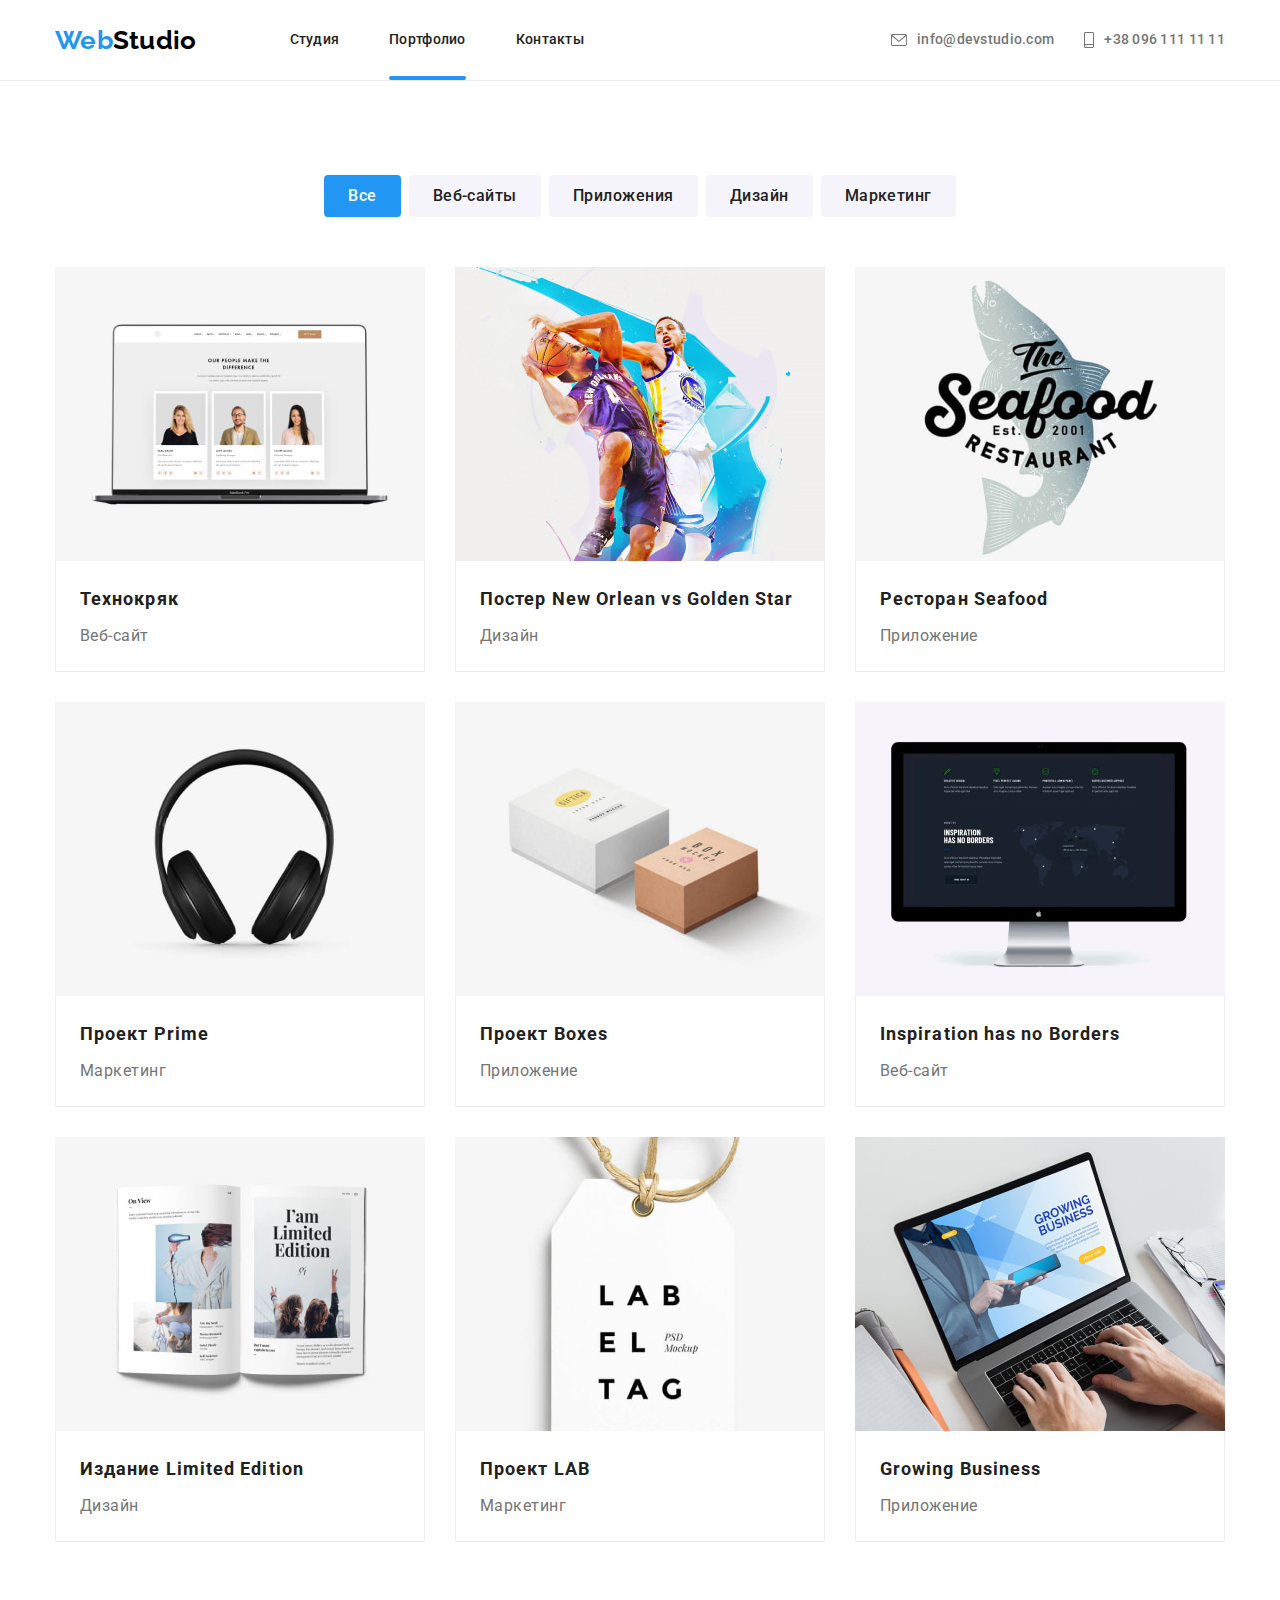
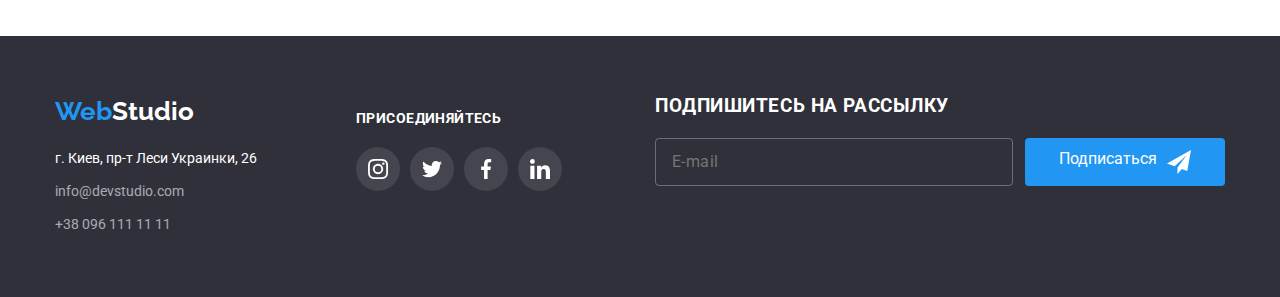
==== portfolio.html @ b5efb00e "add 07" ====
<!DOCTYPE html>
<html lang="ru">

<head>
    <meta charset="UTF-8">
    <meta http-equiv="X-UA-Compatible" content="IE=edge">
    <meta name="viewport" content="width=device-width, initial-scale=1.0">
    <title>Portfolio</title>

    <link rel="preconnect" href="https://fonts.googleapis.com">
    <link rel="preconnect" href="https://fonts.gstatic.com" crossorigin>
    <link
        href="https://fonts.googleapis.com/css2?family=Raleway:wght@700&family=Roboto:wght@400;500;700;900&display=swap"
        rel="stylesheet">
    <link rel="stylesheet" href="https://cdnjs.cloudflare.com/ajax/libs/modern-normalize/1.1.0/modern-normalize.css"
        integrity="sha512-Y0MM+V6ymRKN2zStTqzQ227DWhhp4Mzdo6gnlRnuaNCbc+YN/ZH0sBCLTM4M0oSy9c9VKiCvd4Jk44aCLrNS5Q=="
        crossorigin="anonymous" referrerpolicy="no-referrer" />
    <link rel="stylesheet" href="./css/styles.css">
</head>

<body>

    <header class="head-site">
        <div class="head-cont container">
            <!-- section navigate -->
            <nav class="navigation">
                <a href="./index.html" lang="en" class="logo head-logo"><span class="web-logo">Web</span>Studio</a>
                <ul class="nav-list">
                    <li class="item"><a href="./index.html" class="nav-link">Студия</a></li>
                    <li class="item"><a href="./portfolio.html" class="nav-link current">Портфолио</a></li>
                    <li class="item"><a href="#" class="nav-link">Контакты</a></li>
                </ul>
            </nav>
            <ul class="connect">
                <li class="item">
                    <a href="mailto:info@devstudio.com" class="conn-link">
                        <svg class="i-email" width="16" height="12">
                            <use href="./images/icon.svg#icon-envelope"></use>
                        </svg>

                        info@devstudio.com
                    </a>
                </li>
                <li class="item">
                    <a href="tel:+380961111111" class="conn-link">
                        <svg class="i-smart" width="10" height="16">
                            <use href="./images/icon.svg#icon-smartphone"></use>
                        </svg>

                        +38 096 111 11 11
                    </a>
                </li>
            </ul>
        </div>
    </header>
    <main>
        <h1 class="visually-hidden">Портфолио WebStudio</h1>
        <!-- section filter button -->
        <section class="portfolio section">
            <div class="container">
                <h2 class="visually-hidden">Список наших услуг</h2>
                <ul class="filter">
                    <li class="filter-item"><button type="button" class="filter-button button btn-current">Все</button>
                    </li>
                    <li class="filter-item"><button type="button" class="filter-button button">Веб-сайты</button></li>
                    <li class="filter-item"><button type="button" class="filter-button button">Приложения</button></li>
                    <li class="filter-item"><button type="button" class="filter-button button">Дизайн</button></li>
                    <li class="filter-item"><button type="button" class="filter-button button">Маркетинг</button></li>
                </ul>

                <!-- section Portfolio -->

                <h2 class="visually-hidden">Наши работы</h2>
                <ul class="port-list">
                    <li class="port-item">
                        <a href="#" class="port-link">
                            <div class="port-text-position">
                                <img src="./images/portfolio1.jpg" alt="Ноутбук с карточками" width="370">
                                <p class="port-text-item">Ресурс предлагает комплексные предложения с разным уровнем
                                    функционала и сервисов. Все это позволит посетителю получить
                                    исчерпывающие сведения о компании или частном лице.</p>
                            </div>

                            <div class="port-wraper">
                                <h3 class="port-title">Технокряк</h3>
                                <p class="port-text">Веб-сайт</p>
                            </div>
                        </a>
                    </li>
                    <li class="port-item">
                        <a href="#" class="port-link">
                            <div class="port-text-position">
                                <img src="./images/portfolio2.jpg" alt="Баскетболисты" width="370">
                                <p class="port-text-item">Lorem ipsum dolor sit amet consectetur, adipisicing elit.
                                    Numquam quod inventore placeat atque, beatae dolores error ab non unde impedit
                                    corrupti laborum quaerat nisi quidem sint! Asperiores.</p>
                            </div>

                            <div class="port-wraper">
                                <h3 class="port-title">Постер New Orlean vs Golden Star</h3>
                                <p class="port-text">Дизайн</p>
                            </div>
                        </a>
                    </li>
                    <li class="port-item">
                        <a href="#" class="port-link">
                            <div class="port-text-position">
                                <img src="./images/portfolio3.jpg" alt="Логотип Ресторан Seafood" width="370">
                                <p class="port-text-item">Lorem ipsum dolor sit amet consectetur adipisicing elit.
                                    Voluptatum neque iste, quam possimus tempore ipsum laborum nisi repellendus ea
                                    maiores laudantium?</p>
                            </div>

                            <div class="port-wraper">
                                <h3 class="port-title">Ресторан Seafood</h3>
                                <p class="port-text">Приложение</p>
                            </div>
                        </a>
                    </li>
                    <li class="port-item">
                        <a href="#" class="port-link">
                            <div class="port-text-position">
                                <img src="./images/portfolio4.jpg" alt="Наушники" width="370">
                                <p class="port-text-item">Lorem ipsum dolor sit amet consectetur adipisicing elit.
                                    Repellendus nobis quia culpa, vero fugit nam delectus quasi suscipit aspernatur quo,
                                    iure at? In?</p>
                            </div>

                            <div class="port-wraper">
                                <h3 class="port-title">Проект Prime</h3>
                                <p class="port-text">Маркетинг</p>
                            </div>
                        </a>
                    </li>
                    <li class="port-item">
                        <a href="#" class="port-link">
                            <div class="port-text-position">
                                <img src="./images/portfolio5.jpg" alt="Коробки" width="370">
                                <p class="port-text-item">Lorem ipsum dolor sit, amet consectetur adipisicing elit.
                                    Labore perspiciatis perferendis beatae quidem eveniet asperiores..</p>
                            </div>

                            <div class="port-wraper">
                                <h3 class="port-title">Проект Boxes</h3>
                                <p class="port-text">Приложение</p>
                            </div>
                        </a>
                    </li>
                    <li class="port-item">
                        <a href="#" class="port-link">
                            <div class="port-text-position">
                                <img src="./images/portfolio6.jpg" alt="Монитор" width="370">
                                <p class="port-text-item">Lorem ipsum dolor sit amet consectetur adipisicing elit.
                                    Inventore doloribus modi debitis repellat eum, facilis reprehenderit, cupiditate
                                    illo est culpa, voluptate similique!</p>
                            </div>

                            <div class="port-wraper">
                                <h3 class="port-title">Inspiration has no Borders</h3>
                                <p class="port-text">Веб-сайт</p>
                            </div>
                        </a>
                    </li>
                    <li class="port-item">
                        <a href="#" class="port-link">
                            <div class="port-text-position">
                                <img src="./images/portfolio7.jpg" alt="Разворот журнала" width="370">
                                <p class="port-text-item">Lorem ipsum dolor, sit amet consectetur adipisicing elit.
                                    Incidunt molestiae porro ut numquam ea! Qui aut nulla dolorum eligendi eum?.</p>
                            </div>

                            <div class="port-wraper">
                                <h3 class="port-title">Издание Limited Edition</h3>
                                <p class="port-text">Дизайн</p>
                            </div>
                        </a>
                    </li>
                    <li class="port-item">
                        <a href="#" class="port-link">
                            <div class="port-text-position">
                                <img src="./images/portfolio8.jpg" alt="Ярлык с надписью " width="370">
                                <p class="port-text-item">Lorem, ipsum dolor sit amet consectetur adipisicing elit.
                                    Dolorum impedit aliquid officiis numquam magnam facere maiores eaque. Modi eum
                                    laborum dolores nam itaque tempora aspernatur.</p>
                            </div>

                            <div class="port-wraper">
                                <h3 class="port-title">Проект LAB</h3>
                                <p class="port-text">Маркетинг</p>
                            </div>
                        </a>
                    </li>
                    <li class="port-item">
                        <a href="#" class="port-link">
                            <div class="port-text-position">
                                <img src="./images/portfolio9.jpg" alt="Руки человека на клавиатуре ноутбука"
                                    width="370">
                                <p class="port-text-item">Lorem ipsum dolor sit amet consectetur adipisicing elit.
                                    Obcaecati, a quas dicta repudiandae consequuntur expedita possimus ratione eaque
                                    placeat deserunt sit repellat id dolore unde, provident fugiat, iusto quisquam illo!
                                </p>
                            </div>


                            <div class="port-wraper">
                                <h3 class="port-title">Growing Business</h3>
                                <p class="port-text">Приложение</p>
                            </div>
                        </a>
                    </li>
                </ul>
            </div>
        </section>
    </main>
    <footer class="footer">
        <div class="container">
            <!-- section contacts -->
            <div class="primary-fsection">
                <a href="./index.html" lang="en" class="logo footer-logo"><span class="web-logo">Web</span>Studio</a>
                <address class="address">
                    <ul class="footer-list">
                        <li class="footer-item"><a href="https://goo.gl/maps/28opbv9EyFsikmQ97" target="_blank"
                                rel="noreferrer noopener" class="footer-contacts"><span class="address-color">г. Киев,
                                    пр-т Леси Украинки, 26</span></a></li>
                        <li class="footer-item"><a href="mailto:info@devstudio.com"
                                class="footer-contacts">info@devstudio.com</a></li>
                        <li class="footer-item"><a href="tel:+380961111111" class="footer-contacts">+38 096 111 11
                                11</a>
                        </li>
                    </ul>
                </address>
            </div>
            <div class="second-fsection">
                <h2 class="footer-title">присоединяйтесь</h2>
                <ul class="footer-social">
                    <li class="fsocial-list">
                        <a href="https://www.instagram.com" target="_blank" rel="noreferrer noopener"
                            class="fsocial-link">
                            <svg class="fsocial-icon" width="20" height="20">
                                <use href="./images/icon.svg#icon-instagram-2"></use>
                            </svg>
                        </a>
                    </li>
                    <li class="fsocial-list">
                        <a href="https://twitter.com" target="_blank" rel="noreferrer noopener" class="fsocial-link">
                            <svg class="fsocial-icon" width="20" height="20">
                                <use href="./images/icon.svg#icon-twitter-1"></use>
                            </svg>
                        </a>
                    </li>
                    <li class="fsocial-list">
                        <a href="https://www.facebook.com/" target="_blank" rel="noreferrer noopener"
                            class="fsocial-link">
                            <svg class="fsocial-icon" width="20" height="20">
                                <use href="./images/icon.svg#icon-facebook-1"></use>
                            </svg>
                        </a>
                    </li>
                    <li class="fsocial-list">
                        <a href="https://linkedin.com" target="_blank" rel="noreferrer noopener" class="fsocial-link">
                            <svg class="fsocial-icon" width="20" height="20">
                                <use href="./images/icon.svg#icon-linkedin-1"></use>
                            </svg>
                        </a>
                    </li>
                </ul>
            </div>
            <div class="container-subscription">
                <h3 class="form-title">Подпишитесь на рассылку</h3>
                <form class="footer-form">
                    <input type="email" name="email" autocomplete="on" placeholder="E-mail"
                        class="footer-email-input" />

                    <button type="submit" class="button footer-btn-subscrib">
                        Подписаться
                        <svg class="icon-subscribe" width="24" height="24">
                            <use href="./images/icon.svg#icon-subscribe"></use>
                        </svg>
                    </button>
                </form>
            </div>
        </div>
    </footer>
    <script src="./js/modal.js"></script>
</body>

</html>
---- css/styles.css ----
:root {
  --logo-text-font: 'Raleway', sans-serif;
  --primary-font: 'Roboto', sans-serif;

  --primary-letter-spacing: 0.03em;

  --portfolio-bgc-hover: rgba(33, 150, 243, 0.9);
  --nohover-navlink-color: #212121;
  --hover-cont-link: #2196f3;
  --primary-text-color: #757575;
  --communication-color: rgba(255, 255, 255, 0.6);
  --button-text-color: #ffffff;
  --title-text-color: #212121;
  --accent-bg-color: #ffffff;
  --hero-bg-color: #c4c4c4;

  --team-section-bgcolor: #f5f4fa;
  --team-social-link: #afb1b8;
  --team-social-link-hover: #ffffff;
  --team-soc-bg-hover: #2196f3;

  --customers-color: #afb1b8;
  --customers-hover-color: #2196f3;

  --footer-title: #ffffff;
  --fsocial-icon-color: #ffffff;
  --fsocial-link-hover: #2196f3;
  --text-color-white: #ffffff;
  --social-link-fill: #ffffff;

  --backdrop-bgc: rgba(0, 0, 0, 0.2);
  --white-bgc: #ffffff;
  --blue-bgc: #2196f3;

  --form-order-focus-fill: #2196f3;
  --border-form-color: #2196f3;

  --card-set-gap: 30px;

  --animation-transition: 250ms cubic-bezier(0.4, 0, 0.2, 1);
}
/* Глобальные стили */
h1,
h2,
h3,
h4,
h5,
h6,
p,
ul {
  margin: 0;
  padding: 0;
}
img {
  display: block;
  max-width: 100%;
}
body {
  background-color: var(--accent-bg-color);
  font-family: var(--primary-font);
  color: var(--primary-text-color);
}
a {
  text-decoration: none;
}
li {
  list-style: none;
}
input,
textarea {
  outline: none;
}
.title-section {
  font-weight: 700;
  font-size: 36px;
  line-height: 1.17;
  text-align: center;
  letter-spacing: var(--primary-letter-spacing);
}
.button {
  font-family: inherit;
  cursor: pointer;
  border-color: transparent;
  border-radius: 4px;
  color: var(--button-text-color);
  background-color: var(--blue-bgc);
}
.container {
  width: 1200px;
  margin: 0 auto;

  padding-left: 15px;
  padding-right: 15px;
}
.section {
  padding-top: 94px;
  padding-bottom: 94px;
}
/* :hover,
:focus {
  transition: var(--animation-transition);
} */

/* Скрытый заголовок h2 */
.visually-hidden {
  position: absolute;
  width: 1px;
  height: 1px;
  margin: -1px;
  border: 0;
  padding: 0;

  white-space: nowrap;
  clip-path: inset(100%);
  clip: rect(0 0 0 0);
  overflow: hidden;
}
/* Подсвечивание текущей страницы */
.current:visited {
  color: var(--hover-cont-link);
}

/* Стили шапки */
.head-site {
  font-weight: 500;
  font-size: 14px;
  line-height: 1.14;
  letter-spacing: 0.02em;
  border-bottom: 1px solid #ececec;
}
.head-cont {
  min-height: 80px;
  display: flex;
  justify-content: space-between;
  align-items: center;
}
/* Лого */
.logo {
  font-family: var(--logo-text-font);
  font-weight: 700;
  font-size: 26px;
  line-height: 1.19;
}
.web-logo {
  color: #2196f3;
}
.head-logo {
  color: #000000;
}
.footer-logo {
  color: #ffffff;
}
/* Секция навигации */
.navigation {
  display: flex;
  align-items: center;
}
.nav-list {
  display: flex;
  margin-left: 93px;
}
.nav-list .item + .item {
  margin-left: 50px;
}

.nav-link {
  display: block;
  padding-top: 32px;
  padding-bottom: 32px;
  font-weight: 500;
  font-size: 14px;
  line-height: 1.14;
  letter-spacing: 0.02em;
  color: var(--nohover-navlink-color);
  transition: color var(--animation-transition);
}

.nav-link:hover,
.nav-link:focus {
  color: var(--hover-cont-link);
}
.item {
  position: relative;
}
.nav-link.current::after {
  position: absolute;
  content: '';
  display: block;
  left: 0;
  bottom: 0;
  width: 100%;
  height: 4px;
  background-color: var(--hover-cont-link);
  border-radius: 2px;
}
/* Обратная связь с разработчиками */
.connect {
  display: flex;
}
.connect .item + .item {
  margin-left: 30px;
}
.conn-link {
  display: flex;
  align-items: center;
  padding-top: 32px;
  padding-bottom: 32px;
  color: var(--primary-text-color);
  transition: color var(--animation-transition);
}
.conn-link:hover,
.conn-link:focus {
  color: var(--hover-cont-link);
}
.i-email,
.i-smart {
  fill: currentColor;
  margin-right: 10px;
}
/* Секция подвал сайта */
.footer {
  background-color: #2f303a;
  padding-top: 60px;
  padding-bottom: 60px;
}
.footer .container {
  display: flex;
}
.address {
  font-style: normal;
  font-size: 14px;
  line-height: 1.71;
  color: #ffffff;
  margin-top: 20px;
}
.address-color {
  color: #ffffff;
  transition: color var(--animation-transition);
}
.footer-item + .footer-item {
  margin-top: 9px;
}
.footer-contacts {
  color: var(--communication-color);
  transition: color var(--animation-transition);
}
.footer-contacts:hover,
.footer-contacts:focus {
  color: var(--hover-cont-link);
}
.address-color:hover,
.address-color:focus {
  color: var(--hover-cont-link);
}
.primary-fsection {
  min-width: 231px;
}
.second-fsection {
  margin-left: 70px;
  padding-top: 15px;
}
.footer-title {
  font-family: var(--primary-font);
  font-weight: 700;
  font-size: 14px;
  line-height: 1.14;
  letter-spacing: var(--primary-letter-spacing);
  text-transform: uppercase;
  color: var(--footer-title);
  margin-bottom: 20px;
}

.footer-social {
  display: flex;
}
.fsocial-list:nth-child(n + 2) {
  margin-left: 10px;
}
.fsocial-link {
  display: flex;
  align-items: center;
  justify-content: center;
  width: 44px;
  height: 44px;
  border-radius: 50%;
  background: rgba(255, 255, 255, 0.1);
  transition: background var(--animation-transition);
}
.fsocial-icon {
  fill: var(--fsocial-icon-color);
}
.fsocial-link:hover,
.fsocial-link:focus {
  background: var(--fsocial-link-hover);
}

/* Footer Форма подписки */
/* Footer Форма подписки */
.container-subscription {
  margin-left: 93px;
}
.form-title {
  margin-bottom: 20px;

  text-transform: uppercase;
  letter-spacing: var(--primary-letter-spacing);
  color: var(--text-color-white);
}
.footer-form {
  display: flex;
}
.footer-email-input {
  font-weight: 400;
  font-size: 16px;
  line-height: 1.25;

  /* identical to box height, or 125% */
  display: flex;
  align-items: center;
  letter-spacing: 0.03em;

  color: rgba(255, 255, 255, 0.6);

  width: 358px;
  padding-left: 16px;

  background-color: rgba(0, 0, 0, 0);
  border: 1px solid rgba(255, 255, 255, 0.3);
  /* filter: drop-shadow(0px 4px 4px rgba(0, 0, 0, 0.15)); */
  border-radius: 4px;
}
.footer-btn-subscrib {
  display: flex;
  justify-content: center;

  padding-top: 10px;
  padding-bottom: 10px;
  margin-left: 12px;
  min-width: 200px;
}
.icon-subscribe {
  margin-left: 10px;
  fill: var(--social-link-fill);
}
.form-title {
  margin-bottom: 20px;

  text-transform: uppercase;
  letter-spacing: var(--primary-letter-spacing);
  color: var(--text-color-white);
}
.footer-form {
  display: flex;
}
.footer-email-input {
  font-weight: 400;
  font-size: 16px;
  line-height: 1.25;

  /* identical to box height, or 125% */
  display: flex;
  align-items: center;
  letter-spacing: 0.03em;

  color: rgba(255, 255, 255, 0.6);

  width: 358px;
  padding-left: 16px;

  background-color: rgba(0, 0, 0, 0);
  border: 1px solid rgba(255, 255, 255, 0.3);
  /* filter: drop-shadow(0px 4px 4px rgba(0, 0, 0, 0.15)); */
  border-radius: 4px;
}
.footer-btn-subscrib {
  display: flex;
  justify-content: center;

  padding-top: 10px;
  padding-bottom: 10px;
  margin-left: 12px;
  min-width: 200px;
}
.icon-subscribe {
  margin-left: 10px;
  fill: var(--fsocial-icon-color);
}
/* МОДАЛЬНОЕ ОКНО "Заказать услуги"*/
.backdrop {
  position: fixed;
  top: 0;
  left: 0;
  width: 100%;
  height: 100%;

  transition: opacity var(--animation-transition), visibility var(--animation-transition);

  background-color: var(--backdrop-bgc);
}
.backdrop.is-hidden {
  opacity: 0;
  pointer-events: none;
  visibility: hidden;
}
.modal-order {
  position: absolute;
  top: 50%;
  left: 50%;
  transform: translate(-50%, -50%);

  min-width: 528px;
  min-height: 581px;
  padding: 40px;

  background-color: var(--white-bgc);
  box-shadow: 0px 1px 3px rgba(0, 0, 0, 0.12), 0px 1px 1px rgba(0, 0, 0, 0.14),
    0px 2px 1px rgba(0, 0, 0, 0.2);
  border-radius: 4px;
}
.btn-close-modal {
  position: absolute;
  top: 8px;
  right: 8px;
  padding: 6px;
  min-width: 30px;

  cursor: pointer;
  border: 1px solid rgba(0, 0, 0, 0.1);
  border-radius: 50%;
  background-color: var(--white-bgc);
  fill: #000000;

  transition: fill var(--animation-transition);
}
.btn-close-modal:hover,
.btn-close-modal:focus {
  fill: var(--form-order-focus-fill);
}

/* Форма в модальном окне для Заказа услуг */
.form-modal-order {
  display: flex;
  flex-direction: column;
}
.title-form {
  margin-bottom: 12px;

  font-weight: bold;
  font-size: 20px;
  line-height: 1.15;
  text-align: center;
  letter-spacing: var(--primary-letter-spacing);
  color: var(--title-text-color);
}
/* Коробки input */
.comment-box {
  margin-bottom: 20px;
}

/* SVG иконки в форме */
.form-field {
  position: relative;
  margin-bottom: 10px;
}
.svg-form {
  position: absolute;
  top: 52%;
  left: 12px;
  transform: translateY(-50%);

  transition: fill var(--animation-transition);
}
/* Кастомизация input */
.input-form-order {
  padding-top: 11px;
  padding-right: 12px;
  padding-bottom: 11px;
  padding-left: 12px;

  width: 100%;
  border: 1px solid rgba(33, 33, 33, 0.2);
  border-radius: 4px;

  transition: border var(--animation-transition);
}
.input-form-order:not(:last-child) {
  padding-left: 42px;
}
/* Стилизация для lable */
.name-input-order {
  display: block;
  margin-bottom: 4px;
}

.input-form-order {
  display: block;
  padding-left: 42px;
  /* outline: none; */
}

.input-form-order:focus {
  border: 1px solid #2196f3;
}
.input-form-order:focus ~ .svg-form {
  fill: var(--form-order-focus-fill);
}

/* Checkbox с принятием рассылки и соглашения */
.text-checkbox-order {
  display: flex;
  justify-content: center;
  align-items: center;

  margin-bottom: 30px;
  font-weight: 400;
  line-height: 1.71;
  letter-spacing: var(--primary-letter-spacing);
}
.checkbox-policy {
  appearance: none;
  position: absolute;
}
.svg-checkbox {
  display: inline-block;
  width: 16px;
  height: 15px;

  border: 2px solid #212121;
  border-radius: 4px;
  margin-right: 7px;

  transition: border-color var(--animation-transition), background-color var(--animation-transition),
    background-image var(--animation-transition);
}
.checkbox-policy:checked + .svg-checkbox {
  border-color: transparent;
  background-color: var(--blue-bgc);
  background-image: url(../images/icon-check.svg);
  background-size: contain;
  background-origin: border-box;
}
.checkbox-policy:focus + .svg-checkbox {
  border-color: var(--blue-bgc);
}
.link-policy {
  text-decoration: underline;
  color: var(--hover-cont-link);
}

/* Кнопка заказа в модальном окне */
.btn-modal-form-order {
  width: 200px;
  padding-top: 10px;
  padding-right: 55px;
  padding-bottom: 10px;
  padding-left: 55px;
  margin-right: auto;
  margin-left: auto;

  transition: background-color var(--animation-transition);
}
.btn-modal-form-order:hover,
.btn-modal-form-order:focus {
  background-color: #188ce8;
}

/* Стили отдельных страниц */

/* Секция страницы WebStudio */
/* Секция hero с заказом услуг */
.hero {
  margin: 0 auto;
  max-height: 600px;
  max-width: 1600px;
  padding-top: 200px;
  padding-bottom: 200px;
}
.hero.overlay {
  background-position: center;
  background-size: cover;
  background-repeat: no-repeat;
  background-image: linear-gradient(to right, rgba(47, 48, 58, 0.4), rgba(47, 48, 58, 0.4)),
    url(../images/Hero.jpg);
  background-color: var(--hero-bg-color);
}
.hero .container {
  width: 696px;
  text-align: center;
}

.hero-title {
  text-transform: uppercase;
  font-weight: 900;
  font-size: 44px;
  line-height: 1.36;
  color: #ffffff;
  text-align: center;
}
.primary-button {
  padding: 10px 32px;
  margin-left: auto;
  margin-right: auto;
  margin-top: 30px;
  background: #2196f3;
  font-weight: 700;
  font-size: 16px;
  line-height: 1.9;
  color: var(--button-text-color);
  box-shadow: 0px 3px 1px rgba(0, 0, 0, 0.1), 0px 1px 2px rgba(0, 0, 0, 0.08),
    0px 2px 2px rgba(0, 0, 0, 0.12);
  transition: background var(--animation-transition);
}
.primary-button:hover,
.primary-button:focus {
  background: #188ce8;
  /* transition: background var(--animation-transition); */
}

/* Секция как мы работаем*/
.about.section {
  padding-bottom: 0px;
}
.about-list {
  display: flex;
}
.about-item {
  width: 270px;
}
.about-item + .about-item {
  margin-left: 30px;
}
.about-svg {
  display: flex;
  min-width: 270px;
  min-height: 120px;
  justify-content: center;
  align-items: center;
  background-color: #f5f4fa;
  margin-bottom: 30px;
}
.about-title {
  font-weight: 700;
  font-size: 14px;
  line-height: 1.14;
  letter-spacing: var(--primary-letter-spacing);
  text-transform: uppercase;
  color: var(--title-text-color);
  margin-bottom: 10px;
}
.about-text {
  font-size: 14px;
  line-height: 1.71;
}
/* Секция Чем Мы занимаемся */
/* .service .container {
  text-align: center;
} */
.service-title {
  color: var(--title-text-color);
  margin-bottom: 50px;
}
.service-list {
  display: flex;
  /* justify-content: space-evenly; */
}
.service-item + .service-item {
  margin-left: 30px;
}
.service-card {
  position: relative;
  /* z-index: -1; */
}
.position-servise-text {
  position: absolute;
  left: 0;
  bottom: 0;

  display: flex;
  width: 100%;
  padding-top: 27px;
  padding-bottom: 27px;
  justify-content: center;
  align-items: center;
  color: #ffffff;
  background-color: rgba(47, 48, 58, 0.8);
}
.servise-text {
  font-weight: 700;
  font-size: 14px;
  line-height: 1.14;
  text-align: center;
  letter-spacing: var(--primary-letter-spacing);
  text-transform: uppercase;
}
/* Секция Наша команда */
.team {
  text-align: center;
  background-color: var(--team-section-bgcolor);
}
.team-title {
  margin-bottom: 50px;
  color: var(--title-text-color);
}
.team-list {
  display: flex;
}
.team-item {
  background: #ffffff;
  box-shadow: 0px 1px 3px rgba(0, 0, 0, 0.12), 0px 1px 1px rgba(0, 0, 0, 0.14),
    0px 2px 1px rgba(0, 0, 0, 0.2);
  border-radius: 0px 0px 4px 4px;
}
.team-item + .team-item {
  margin-left: 30px;
}
.team-wraper {
  padding-top: 30px;
  padding-bottom: 30px;
}
.team-name {
  font-weight: 500;
  font-size: 16px;
  line-height: 1.19;
  letter-spacing: var(--primary-letter-spacing);
  color: var(--title-text-color);
}
.team-prof {
  font-size: 16px;
  line-height: 1.19;
  text-align: center;
  letter-spacing: var(--primary-letter-spacing);
  margin-top: 10px;
}
/* Team social link */
.team-icon {
  display: flex;
  justify-content: center;
  margin-top: 16px;
}

.icon-list:nth-child(n + 2) {
  margin-left: 10px;
}

.team-link {
  display: flex;
  align-items: center;
  justify-content: center;
  width: 44px;
  height: 44px;
  border-radius: 50%;
  color: var(--team-social-link);
  transition: color var(--animation-transition), background var(--animation-transition);
}

.team-link:hover,
.team-link:focus {
  background-color: var(--team-soc-bg-hover);
  color: var(--team-social-link-hover);
  /* transition: color var(--animation-transition), background var(--animation-transition); */
}
.team-social-icon {
  fill: currentColor;
}
/* секция Постоянные клиенты */
.customers-title {
  margin-bottom: 50px;
  color: var(--title-text-color);
}
.customers-list {
  display: flex;
}
/* .customers-item {

} */
.customers-item:nth-child(n + 2) {
  margin-left: var(--card-set-gap);
}
.customers-link {
  display: flex;
  align-items: center;
  justify-content: center;
  width: 170px;
  height: 92px;
  border: 1px solid var(--customers-color);
  border-radius: 4px;
  color: var(--customers-color);
  transition: color var(--animation-transition), border var(--animation-transition);
}

.customers-link:hover,
.customers-link:focus {
  border: 1px solid var(--customers-hover-color);
  color: var(--customers-hover-color);
  /* transition: color var(--animation-transition), border var(--animation-transition); */
}
.customers-svg {
  width: 106px;
  height: 60px;
  fill: currentColor;
}

/* Секция страницы Portfolio */
/* Основной контент страницы */
/* Навигация по проектам */

.filter {
  display: flex;
  align-items: center;
  justify-content: center;
  margin-bottom: 50px;
}
.filter-item + .filter-item {
  margin-left: 8px;
}

.filter-button {
  font-weight: 500;
  font-size: 16px;
  line-height: 1.63;
  text-align: center;
  letter-spacing: var(--primary-letter-spacing);
  color: var(--title-text-color);
  background-color: #f5f4fa;
  padding: 6px 22px;
  transition: box-shadow var(--animation-transition), background-color var(--animation-transition),
    color var(--animation-transition);
}
.btn-current {
  color: var(--button-text-color);
  background-color: #2196f3;
}
.filter-button:hover,
.filter-button:focus {
  color: var(--button-text-color);
  background-color: #2196f3;
  box-shadow: 0px 3px 1px rgba(0, 0, 0, 0.1), 0px 1px 2px rgba(0, 0, 0, 0.08),
    0px 2px 2px rgba(0, 0, 0, 0.12);
  /* transition: box-shadow var(--animation-transition), background-color var(--animation-transition),
    color var(--animation-transition); */
}
/* Секция Наши проекты */
.port-list {
  display: flex;
  flex-wrap: wrap;
  margin-left: calc(-1 * var(--card-set-gap));
  margin-bottom: calc(-1 * var(--card-set-gap));
}
.port-link {
  margin-left: var(--card-set-gap);
  margin-bottom: var(--card-set-gap);
  flex-basis: calc(100% / 3 - var(--card-set-gap));
  cursor: pointer;

  display: block;
  transition: box-shadow var(--animation-transition);
}
.port-link:hover,
.port-link:focus {
  box-shadow: 0px 1px 1px rgba(0, 0, 0, 0.12), 0px 4px 4px rgba(0, 0, 0, 0.06),
    1px 4px 6px rgba(0, 0, 0, 0.16);
  /* transition: box-shadow var(--animation-transition); */
}

.port-title {
  font-weight: 700;
  font-size: 18px;
  line-height: 2;
  letter-spacing: 0.06em;
  color: var(--title-text-color);
}
.port-text {
  margin-top: 4px;
  font-size: 16px;
  line-height: 1.88;
  letter-spacing: var(--primary-letter-spacing);
  color: var(--primary-text-color);
}
.port-wraper {
  border-right: 1px solid #eeeeee;
  border-bottom: 1px solid #eeeeee;
  border-left: 1px solid #eeeeee;
  padding: 20px 24px;
}
.port-link:hover .port-text-item,
.port-link:focus .port-text-item {
  opacity: 1;
  transform: translateY(0);
}
.port-text-position {
  position: relative;
  overflow: hidden;
}
.port-text-item {
  display: block;
  width: 100%;
  height: 100%;
  overflow: auto;
  padding-top: 63px;
  padding-right: 24px;
  padding-bottom: 63px;
  padding-left: 24px;

  position: absolute;
  top: 0;
  left: 0;
  transform: translateY(100%);
  transition: transform var(--animation-transition), opacity var(--animation-transition);

  background-color: var(--portfolio-bgc-hover);
  font-size: 18px;
  line-height: 1.56;
  letter-spacing: var(--primary-letter-spacing);
  color: var(--text-color-white);
  opacity: 0;
}
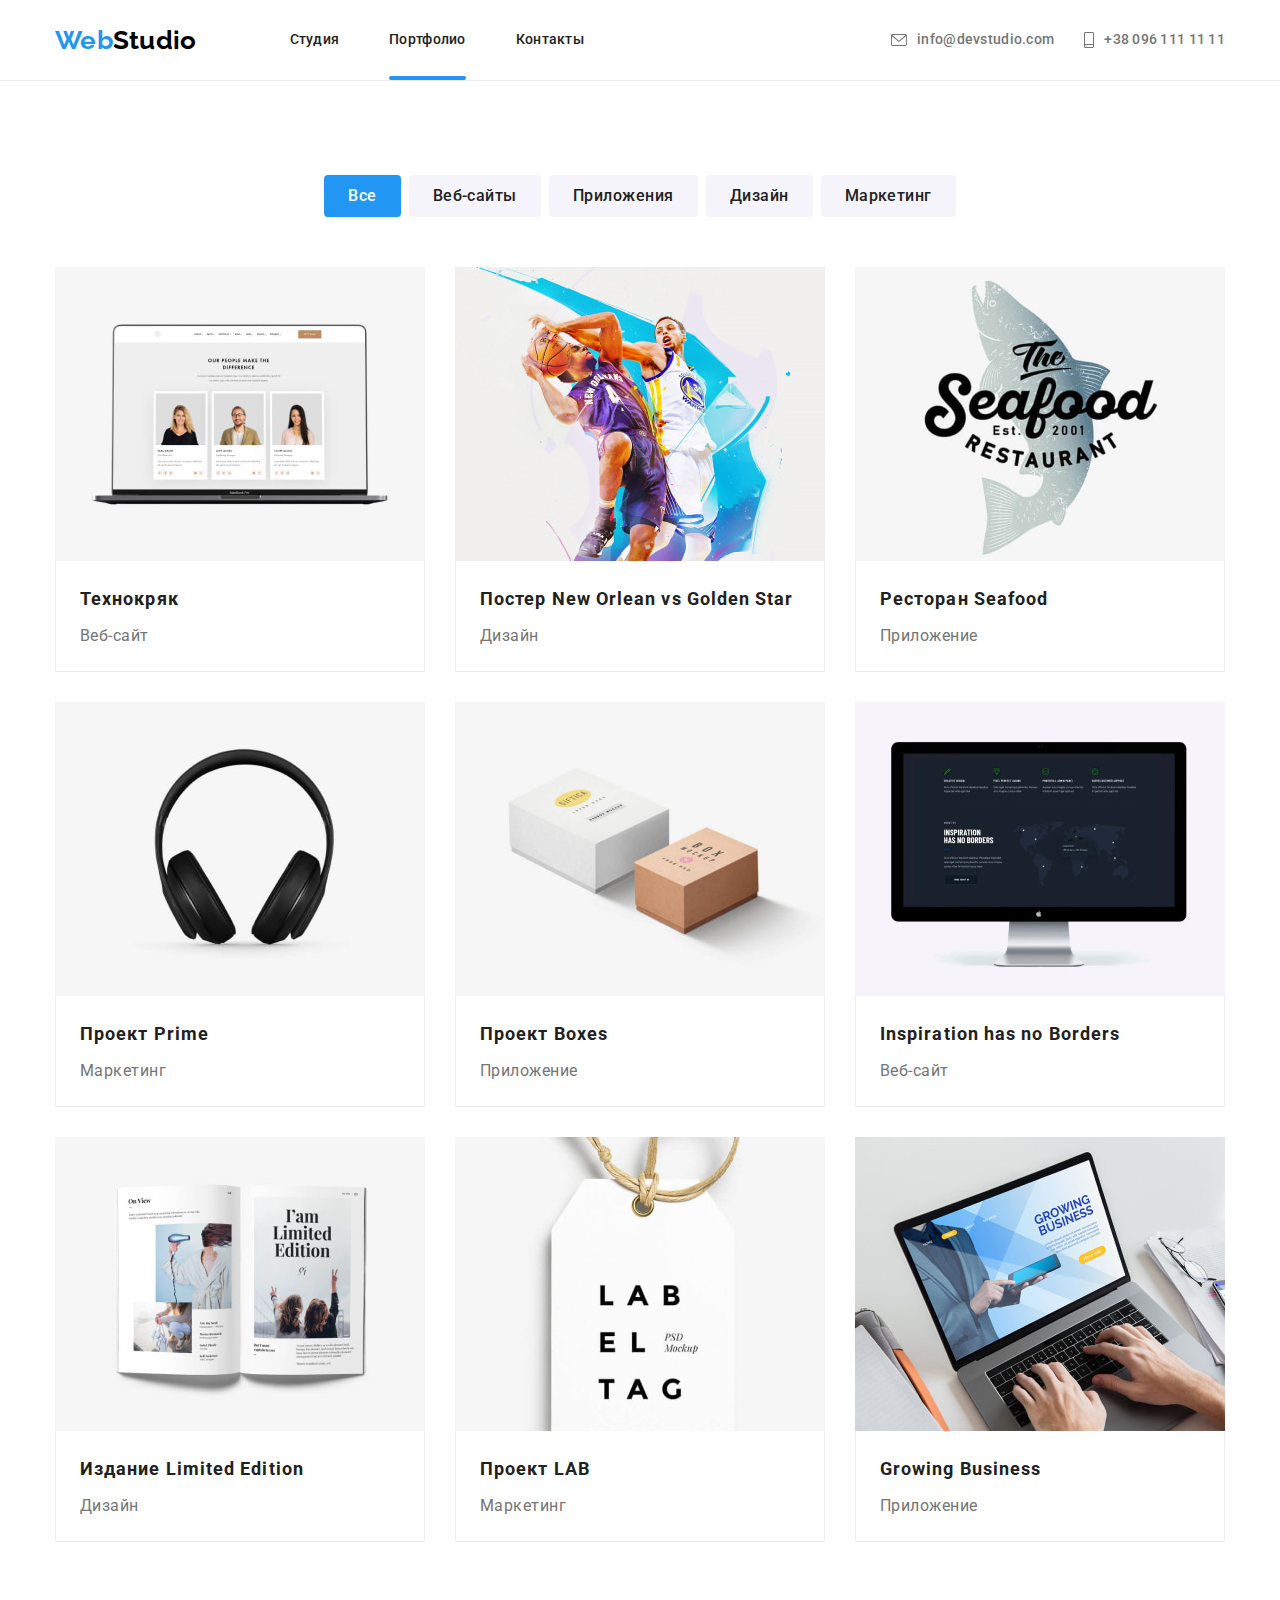
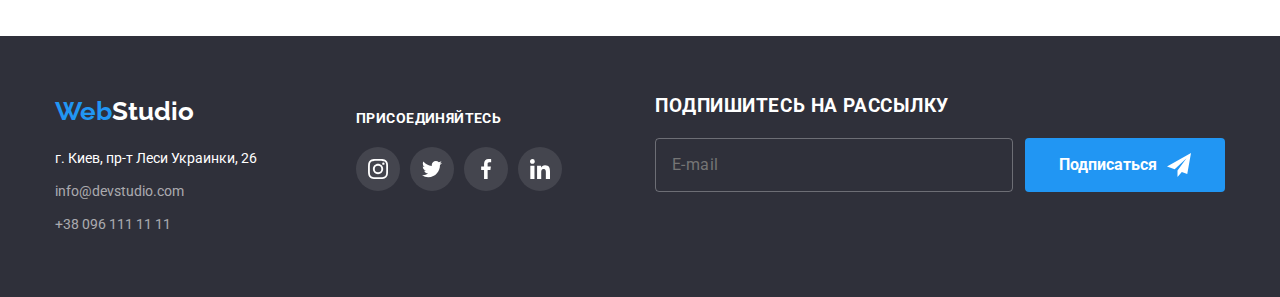
==== commit 6104afcd: "sass" ====
--- a/portfolio.html
+++ b/portfolio.html
@@ -16,6 +16,7 @@
         integrity="sha512-Y0MM+V6ymRKN2zStTqzQ227DWhhp4Mzdo6gnlRnuaNCbc+YN/ZH0sBCLTM4M0oSy9c9VKiCvd4Jk44aCLrNS5Q=="
         crossorigin="anonymous" referrerpolicy="no-referrer" />
     <link rel="stylesheet" href="./css/styles.css">
+    <link rel="stylesheet" href="./css/main.min.css">
 </head>
 
 <body>
--- a/css/styles.css
+++ b/css/styles.css
@@ -1,4 +1,4 @@
-:root {
+/* :root {
   --logo-text-font: 'Raleway', sans-serif;
   --primary-font: 'Roboto', sans-serif;
 
@@ -38,8 +38,8 @@
   --card-set-gap: 30px;
 
   --animation-transition: 250ms cubic-bezier(0.4, 0, 0.2, 1);
-}
-/* Глобальные стили */
+} */
+/* Глобальные стили
 h1,
 h2,
 h3,
@@ -96,13 +96,9 @@
   padding-top: 94px;
   padding-bottom: 94px;
 }
-/* :hover,
-:focus {
-  transition: var(--animation-transition);
-} */
 
 /* Скрытый заголовок h2 */
-.visually-hidden {
+/* .visually-hidden {
   position: absolute;
   width: 1px;
   height: 1px;
@@ -114,14 +110,17 @@
   clip-path: inset(100%);
   clip: rect(0 0 0 0);
   overflow: hidden;
-}
+} */
+*/
+
+
 /* Подсвечивание текущей страницы */
-.current:visited {
+/* .current:visited {
   color: var(--hover-cont-link);
-}
+} */
 
 /* Стили шапки */
-.head-site {
+/* .head-site {
   font-weight: 500;
   font-size: 14px;
   line-height: 1.14;
@@ -133,9 +132,9 @@
   display: flex;
   justify-content: space-between;
   align-items: center;
-}
+} */
 /* Лого */
-.logo {
+/* .logo {
   font-family: var(--logo-text-font);
   font-weight: 700;
   font-size: 26px;
@@ -149,9 +148,9 @@
 }
 .footer-logo {
   color: #ffffff;
-}
+} */
 /* Секция навигации */
-.navigation {
+/* .navigation {
   display: flex;
   align-items: center;
 }
@@ -192,9 +191,9 @@
   height: 4px;
   background-color: var(--hover-cont-link);
   border-radius: 2px;
-}
+} */
 /* Обратная связь с разработчиками */
-.connect {
+/* .connect {
   display: flex;
 }
 .connect .item + .item {
@@ -216,9 +215,9 @@
 .i-smart {
   fill: currentColor;
   margin-right: 10px;
-}
+} */
 /* Секция подвал сайта */
-.footer {
+/* .footer {
   background-color: #2f303a;
   padding-top: 60px;
   padding-bottom: 60px;
@@ -292,11 +291,11 @@
 .fsocial-link:hover,
 .fsocial-link:focus {
   background: var(--fsocial-link-hover);
-}
+} */
 
 /* Footer Форма подписки */
-/* Footer Форма подписки */
-.container-subscription {
+
+/* .container-subscription {
   margin-left: 93px;
 }
 .form-title {
@@ -314,7 +313,6 @@
   font-size: 16px;
   line-height: 1.25;
 
-  /* identical to box height, or 125% */
   display: flex;
   align-items: center;
   letter-spacing: 0.03em;
@@ -326,17 +324,22 @@
 
   background-color: rgba(0, 0, 0, 0);
   border: 1px solid rgba(255, 255, 255, 0.3);
-  /* filter: drop-shadow(0px 4px 4px rgba(0, 0, 0, 0.15)); */
+
   border-radius: 4px;
 }
 .footer-btn-subscrib {
   display: flex;
   justify-content: center;
+  align-items: center;
 
   padding-top: 10px;
   padding-bottom: 10px;
   margin-left: 12px;
   min-width: 200px;
+
+  font-weight: 700;
+  font-size: 16px;
+  line-height: 1.88;
 }
 .icon-subscribe {
   margin-left: 10px;
@@ -357,7 +360,6 @@
   font-size: 16px;
   line-height: 1.25;
 
-  /* identical to box height, or 125% */
   display: flex;
   align-items: center;
   letter-spacing: 0.03em;
@@ -369,7 +371,7 @@
 
   background-color: rgba(0, 0, 0, 0);
   border: 1px solid rgba(255, 255, 255, 0.3);
-  /* filter: drop-shadow(0px 4px 4px rgba(0, 0, 0, 0.15)); */
+
   border-radius: 4px;
 }
 .footer-btn-subscrib {
@@ -384,7 +386,7 @@
 .icon-subscribe {
   margin-left: 10px;
   fill: var(--fsocial-icon-color);
-}
+} */
 /* МОДАЛЬНОЕ ОКНО "Заказать услуги"*/
 .backdrop {
   position: fixed;
@@ -392,6 +394,7 @@
   left: 0;
   width: 100%;
   height: 100%;
+  z-index: 5;
 
   transition: opacity var(--animation-transition), visibility var(--animation-transition);
 
@@ -421,13 +424,15 @@
   position: absolute;
   top: 8px;
   right: 8px;
-  padding: 6px;
-  min-width: 30px;
-
-  cursor: pointer;
+  display: flex;
+  align-items: center;
+  justify-content: center;
+  width: 30px;
+  height: 30px;
   border: 1px solid rgba(0, 0, 0, 0.1);
   border-radius: 50%;
-  background-color: var(--white-bgc);
+  background: transparent;
+  cursor: pointer;
   fill: #000000;
 
   transition: fill var(--animation-transition);
@@ -489,7 +494,13 @@
 /* Стилизация для lable */
 .name-input-order {
   display: block;
+  text-align: start;
   margin-bottom: 4px;
+
+  font-weight: 400;
+  font-size: 12px;
+  line-height: 1.17;
+  letter-spacing: 0.01em;
 }
 
 .input-form-order {
@@ -510,9 +521,11 @@
   display: flex;
   justify-content: center;
   align-items: center;
-
+  margin-left: 12px;
+  margin-right: 12px;
   margin-bottom: 30px;
   font-weight: 400;
+  font-size: 14px;
   line-height: 1.71;
   letter-spacing: var(--primary-letter-spacing);
 }
@@ -556,6 +569,11 @@
   padding-left: 55px;
   margin-right: auto;
   margin-left: auto;
+  font-weight: 700;
+  font-size: 16px;
+  line-height: 1.89;
+  color: var(--button-text-color);
+  background-color: var(--blue-bgc);
 
   transition: background-color var(--animation-transition);
 }
@@ -594,7 +612,6 @@
   font-size: 44px;
   line-height: 1.36;
   color: #ffffff;
-  text-align: center;
 }
 .primary-button {
   padding: 10px 32px;
--- a/css/main.min.css
+++ b/css/main.min.css
@@ -0,0 +1 @@
+:root{--logo-text-font: "Raleway", sans-serif;--primary-font: "Roboto", sans-serif;--primary-letter-spacing: 0.03em;--portfolio-bgc-hover: rgba(33, 150, 243, 0.9);--nohover-navlink-color: #212121;--hover-cont-link: #2196f3;--primary-text-color: #757575;--communication-color: rgba(255, 255, 255, 0.6);--button-text-color: #ffffff;--title-text-color: #212121;--accent-bg-color: #ffffff;--hero-bg-color: #c4c4c4;--team-section-bgcolor: #f5f4fa;--team-social-link: #afb1b8;--team-social-link-hover: #ffffff;--team-soc-bg-hover: #2196f3;--customers-color: #afb1b8;--customers-hover-color: #2196f3;--footer-title: #ffffff;--fsocial-icon-color: #ffffff;--fsocial-link-hover: #2196f3;--text-color-white: #ffffff;--social-link-fill: #ffffff;--backdrop-bgc: rgba(0, 0, 0, 0.2);--white-bgc: #ffffff;--blue-bgc: #2196f3;--form-order-focus-fill: #2196f3;--border-form-color: #2196f3;--card-set-gap: 30px;--animation-transition: 250ms cubic-bezier(0.4, 0, 0.2, 1)}h1,h2,h3,h4,h5,h6,p,ul{margin:0;padding:0}img{display:block;max-width:100%}body{background-color:var(--accent-bg-color);font-family:var(--primary-font);color:var(--primary-text-color)}a{text-decoration:none}ul,li{list-style:none}input,textarea{outline:none}.title-section{font-weight:700;font-size:36px;line-height:1.17;text-align:center;letter-spacing:var(--primary-letter-spacing)}.button{font-family:inherit;cursor:pointer;border-color:rgba(0,0,0,0);border-radius:4px}.container{width:1200px;margin:0 auto;padding-left:15px;padding-right:15px}.section{padding-top:94px;padding-bottom:94px}.visually-hidden{position:absolute;width:1px;height:1px;margin:-1px;border:0;padding:0;white-space:nowrap;-webkit-clip-path:inset(100%);clip-path:inset(100%);clip:rect(0 0 0 0);overflow:hidden}.current:visited{color:var(--hover-cont-link)}.head-site{font-weight:500;font-size:14px;line-height:1.14;letter-spacing:.02em;border-bottom:1px solid #ececec}.head-cont{min-height:80px;display:-webkit-box;display:-ms-flexbox;display:flex;-webkit-box-pack:justify;-ms-flex-pack:justify;justify-content:space-between;-webkit-box-align:center;-ms-flex-align:center;align-items:center}.logo{font-family:var(--logo-text-font);font-weight:700;font-size:26px;line-height:1.19}.web-logo{color:#2196f3}.head-logo{color:#000}.footer-logo{color:#fff}.navigation{display:-webkit-box;display:-ms-flexbox;display:flex;-webkit-box-align:center;-ms-flex-align:center;align-items:center}.nav-list{display:-webkit-box;display:-ms-flexbox;display:flex;margin-left:93px}.nav-list .item+.item{margin-left:50px}.nav-link{display:block;padding-top:32px;padding-bottom:32px;font-weight:500;font-size:14px;line-height:1.14;letter-spacing:.02em;color:var(--nohover-navlink-color);-webkit-transition:color var(--animation-transition);transition:color var(--animation-transition)}.nav-link:hover,.nav-link:focus{color:var(--hover-cont-link)}.nav-link.current::after{position:absolute;content:"";display:block;left:0;bottom:0;width:100%;height:4px;background-color:var(--hover-cont-link);border-radius:2px}.item{position:relative}.connect{display:-webkit-box;display:-ms-flexbox;display:flex}.connect .item+.item{margin-left:30px}.conn-link{display:-webkit-box;display:-ms-flexbox;display:flex;-webkit-box-align:center;-ms-flex-align:center;align-items:center;padding-top:32px;padding-bottom:32px;color:var(--primary-text-color);-webkit-transition:color var(--animation-transition);transition:color var(--animation-transition)}.conn-link:hover,.conn-link:focus{color:var(--hover-cont-link)}.i-email,.i-smart{fill:currentColor;margin-right:10px}.footer{background-color:#2f303a;padding-top:60px;padding-bottom:60px}.footer .container{display:-webkit-box;display:-ms-flexbox;display:flex}.address{font-style:normal;font-size:14px;line-height:1.71;color:#fff;margin-top:20px}.address-color{color:#fff;-webkit-transition:color var(--animation-transition);transition:color var(--animation-transition)}.address-color:hover,.address-color:focus{color:var(--hover-cont-link)}.footer-item+.footer-item{margin-top:9px}.footer-contacts{color:var(--communication-color);-webkit-transition:color var(--animation-transition);transition:color var(--animation-transition)}.footer-contacts:hover,.footer-contacts:focus{color:var(--hover-cont-link)}.primary-fsection{min-width:231px}.second-fsection{margin-left:70px;padding-top:15px}.footer-title{font-family:var(--primary-font);font-weight:700;font-size:14px;line-height:1.14;letter-spacing:var(--primary-letter-spacing);text-transform:uppercase;color:var(--footer-title);margin-bottom:20px}.footer-social{display:-webkit-box;display:-ms-flexbox;display:flex}.fsocial-list:nth-child(n+2){margin-left:10px}.fsocial-link{display:-webkit-box;display:-ms-flexbox;display:flex;-webkit-box-align:center;-ms-flex-align:center;align-items:center;-webkit-box-pack:center;-ms-flex-pack:center;justify-content:center;width:44px;height:44px;border-radius:50%;background:rgba(255,255,255,.1);-webkit-transition:background var(--animation-transition);transition:background var(--animation-transition)}.fsocial-link:hover,.fsocial-link:focus{background:var(--fsocial-link-hover)}.fsocial-icon{fill:var(--fsocial-icon-color)}.container-subscription{margin-left:93px}.form-title{margin-bottom:20px;text-transform:uppercase;letter-spacing:var(--primary-letter-spacing);color:var(--text-color-white)}.footer-form{display:-webkit-box;display:-ms-flexbox;display:flex}.footer-email-input{font-weight:400;font-size:16px;line-height:1.25;display:-webkit-box;display:-ms-flexbox;display:flex;-webkit-box-align:center;-ms-flex-align:center;align-items:center;letter-spacing:.03em;color:rgba(255,255,255,.6);width:358px;padding-left:16px;background-color:rgba(0,0,0,0);border:1px solid rgba(255,255,255,.3);border-radius:4px}.footer-btn-subscrib{display:-webkit-box;display:-ms-flexbox;display:flex;-webkit-box-pack:center;-ms-flex-pack:center;justify-content:center;-webkit-box-align:center;-ms-flex-align:center;align-items:center;padding-top:10px;padding-bottom:10px;margin-left:12px;min-width:200px;font-weight:700;font-size:16px;line-height:1.88;color:var(--button-text-color);background-color:var(--blue-bgc)}.icon-subscribe{margin-left:10px;fill:var(--social-link-fill)}.form-title{margin-bottom:20px;text-transform:uppercase;letter-spacing:var(--primary-letter-spacing);color:var(--text-color-white)}.footer-form{display:-webkit-box;display:-ms-flexbox;display:flex}.footer-email-input{font-weight:400;font-size:16px;line-height:1.25;display:-webkit-box;display:-ms-flexbox;display:flex;-webkit-box-align:center;-ms-flex-align:center;align-items:center;letter-spacing:.03em;color:rgba(255,255,255,.6);width:358px;padding-left:16px;background-color:rgba(0,0,0,0);border:1px solid rgba(255,255,255,.3);border-radius:4px}.icon-subscribe{margin-left:10px;fill:var(--fsocial-icon-color)}/*# sourceMappingURL=main.min.css.map */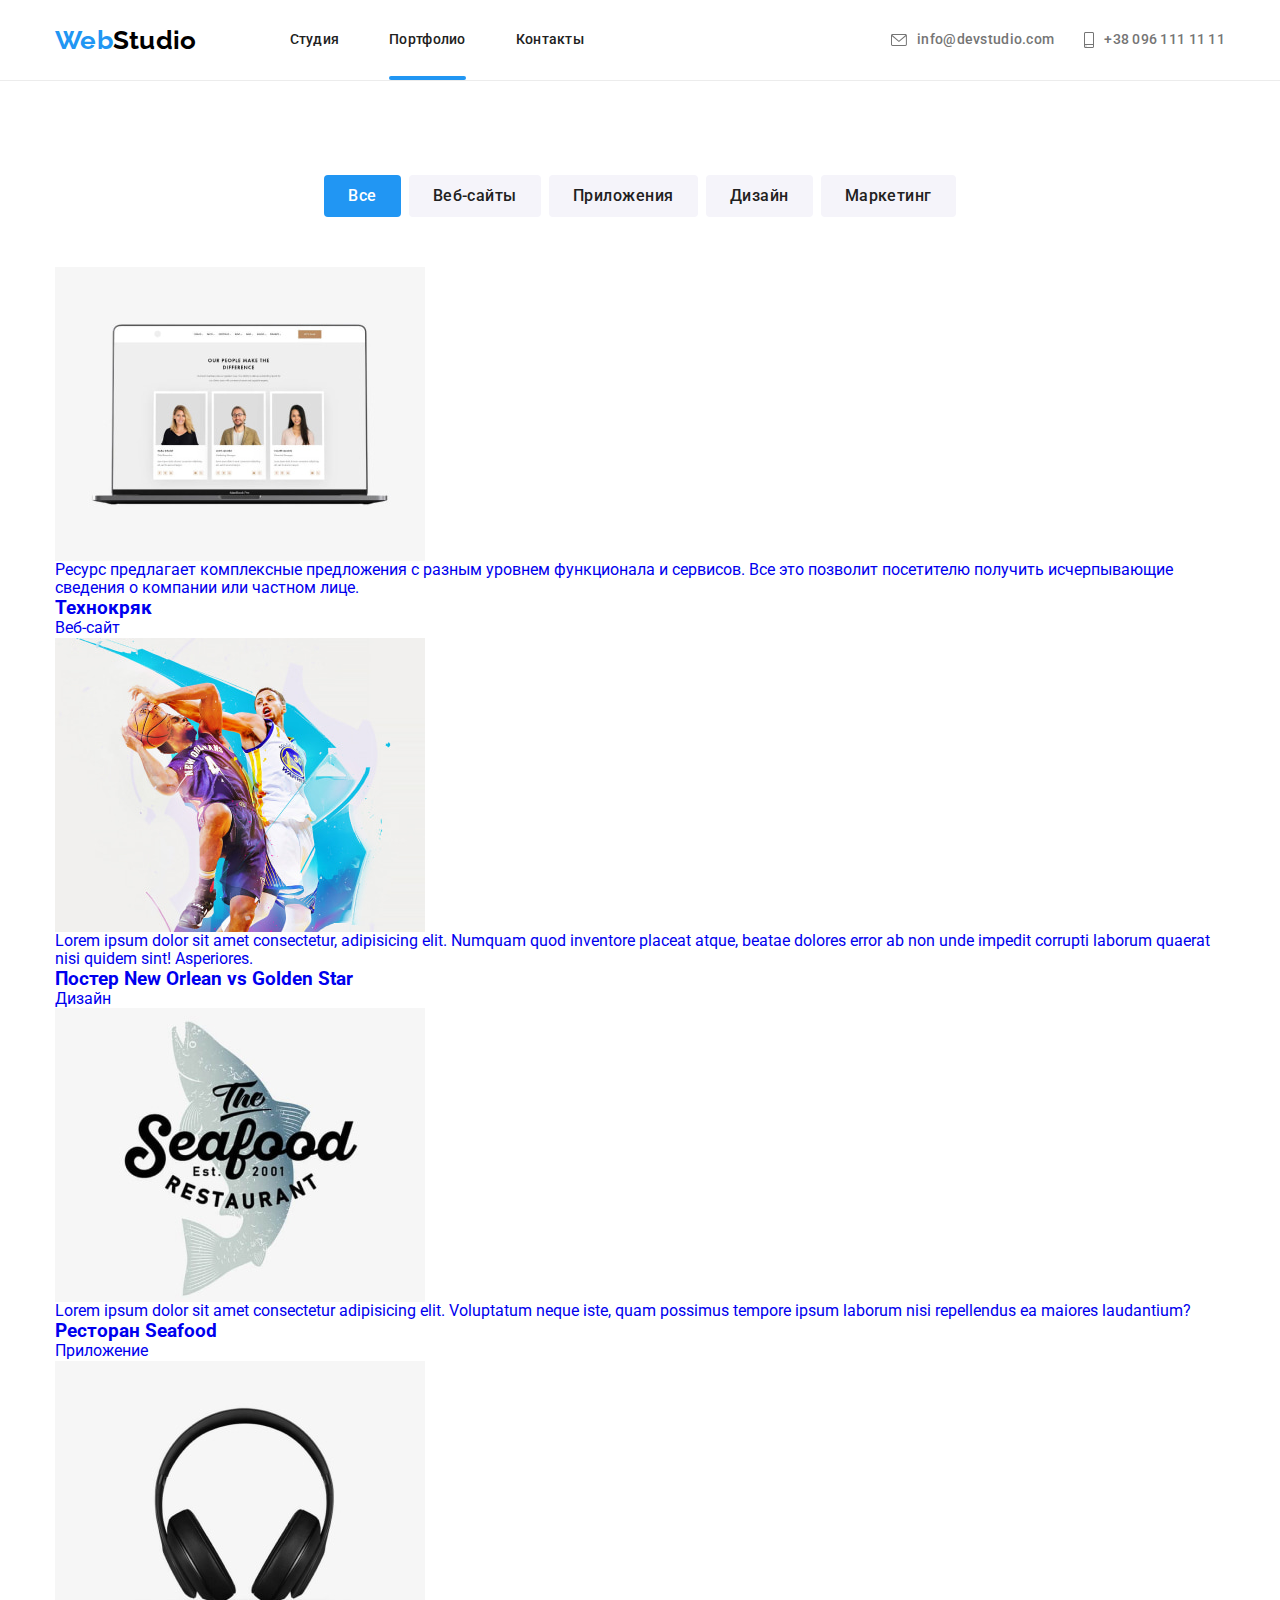
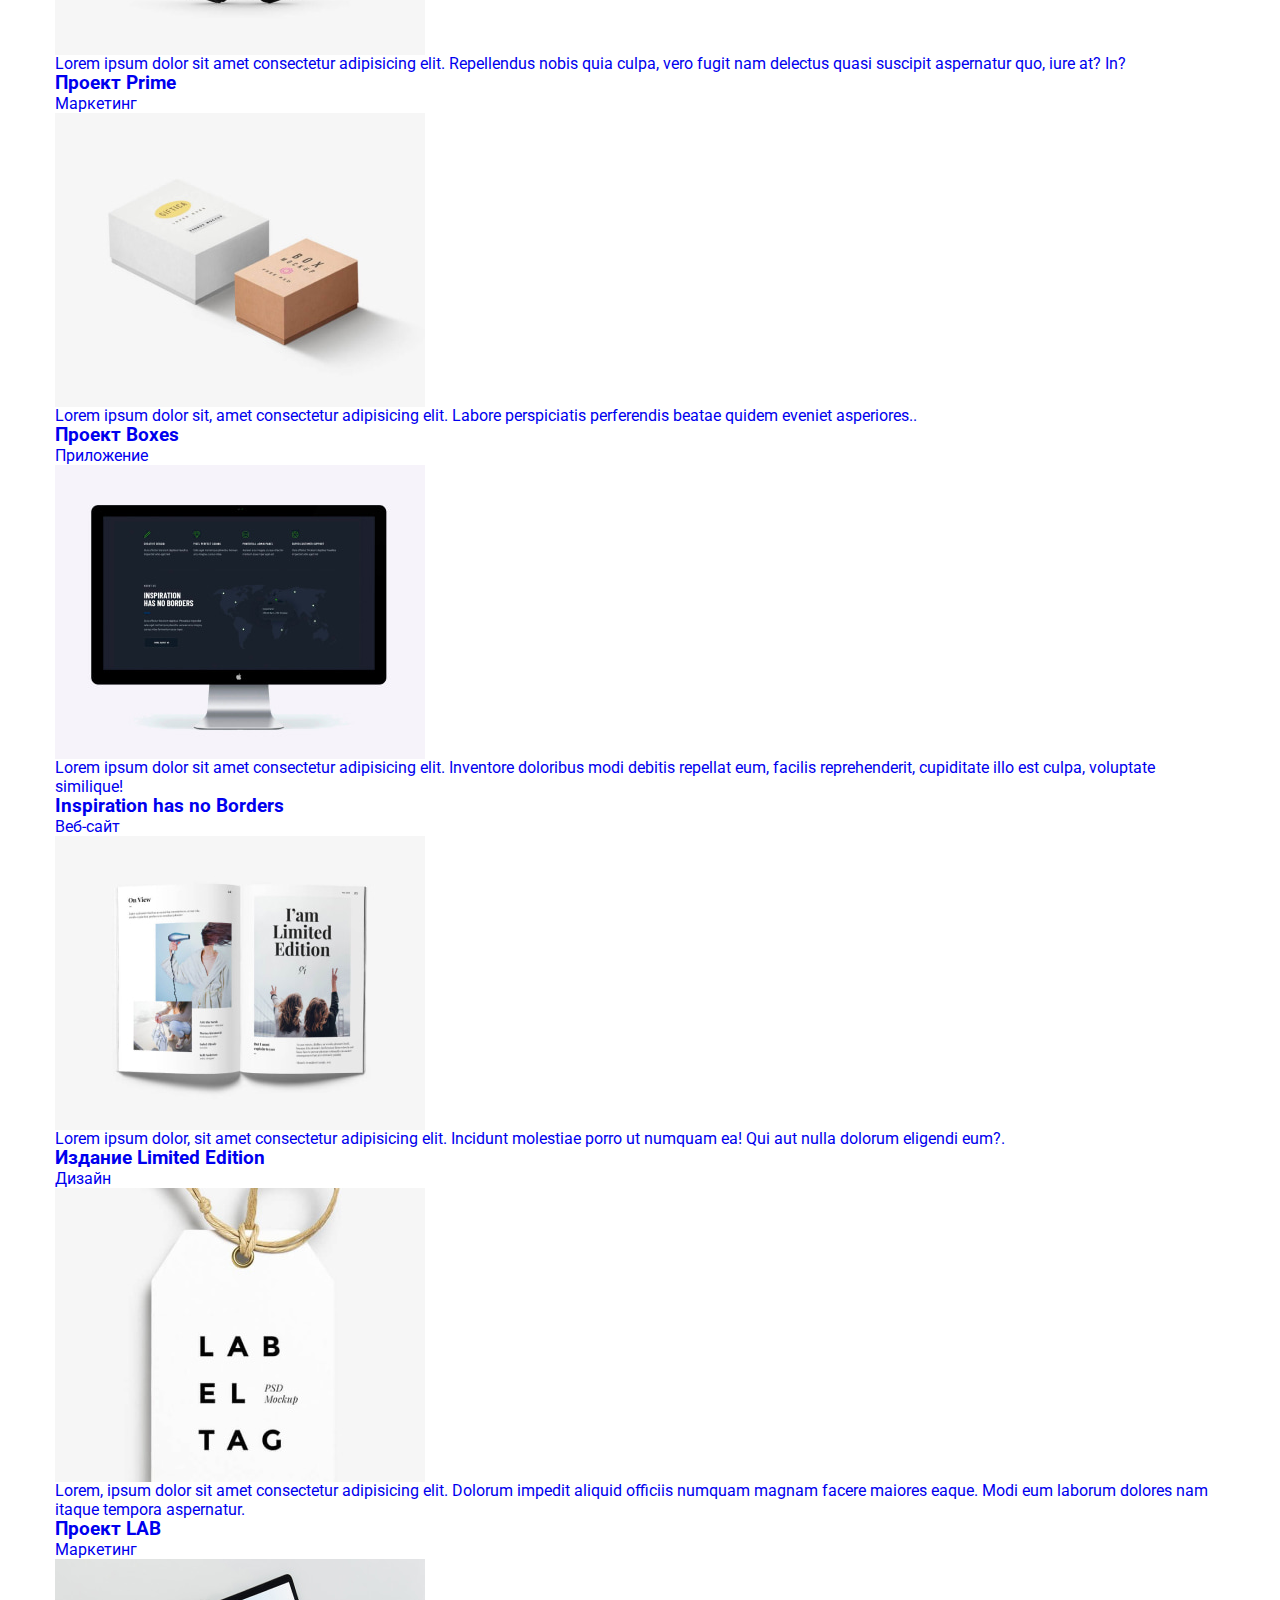
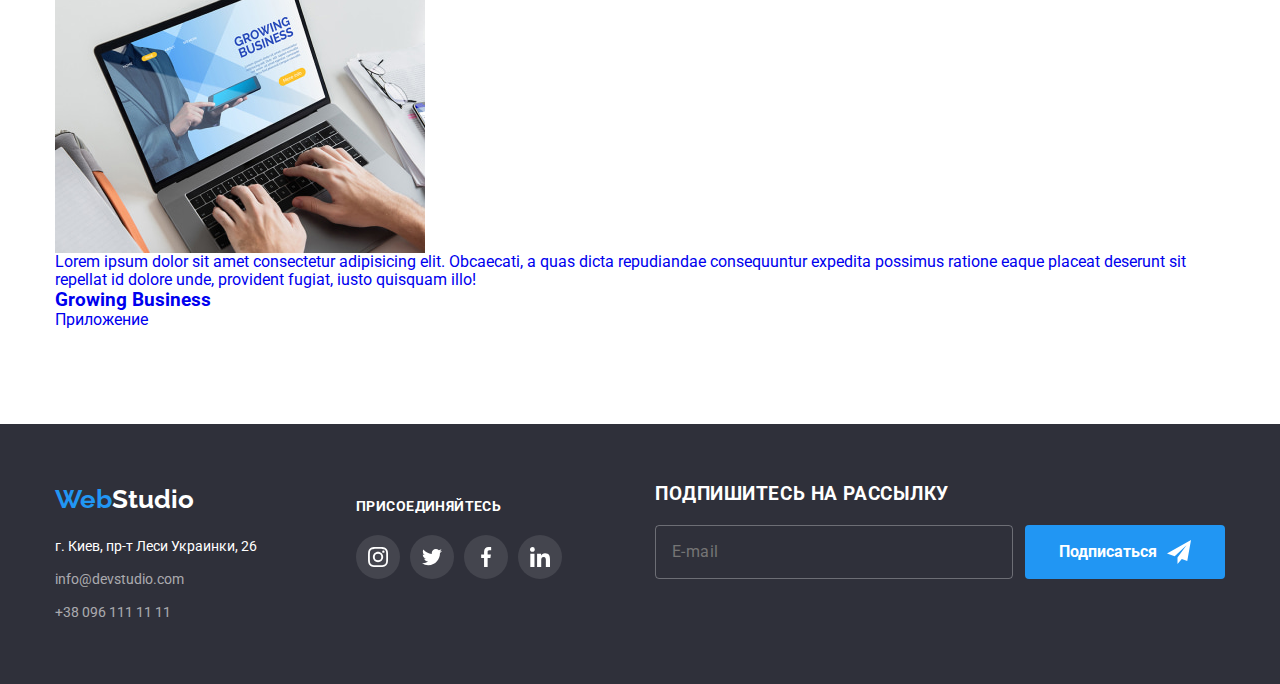
==== commit 3570f46a: "add port scss" ====
--- a/portfolio.html
+++ b/portfolio.html
@@ -15,7 +15,7 @@
     <link rel="stylesheet" href="https://cdnjs.cloudflare.com/ajax/libs/modern-normalize/1.1.0/modern-normalize.css"
         integrity="sha512-Y0MM+V6ymRKN2zStTqzQ227DWhhp4Mzdo6gnlRnuaNCbc+YN/ZH0sBCLTM4M0oSy9c9VKiCvd4Jk44aCLrNS5Q=="
         crossorigin="anonymous" referrerpolicy="no-referrer" />
-    <link rel="stylesheet" href="./css/styles.css">
+    <!-- <link rel="stylesheet" href="./css/styles.css"> -->
     <link rel="stylesheet" href="./css/main.min.css">
 </head>
 
--- a/css/styles.css
+++ b/css/styles.css
@@ -1,4 +1,4 @@
-/* :root {
+:root {
   --logo-text-font: 'Raleway', sans-serif;
   --primary-font: 'Roboto', sans-serif;
 
@@ -38,8 +38,8 @@
   --card-set-gap: 30px;
 
   --animation-transition: 250ms cubic-bezier(0.4, 0, 0.2, 1);
-} */
-/* Глобальные стили
+}
+/* Глобальные стили */
 h1,
 h2,
 h3,
@@ -63,6 +63,7 @@
 a {
   text-decoration: none;
 }
+ul,
 li {
   list-style: none;
 }
@@ -98,7 +99,7 @@
 }
 
 /* Скрытый заголовок h2 */
-/* .visually-hidden {
+.visually-hidden {
   position: absolute;
   width: 1px;
   height: 1px;
@@ -110,17 +111,14 @@
   clip-path: inset(100%);
   clip: rect(0 0 0 0);
   overflow: hidden;
-} */
-*/
-
-
+}
 /* Подсвечивание текущей страницы */
-/* .current:visited {
+.current:visited {
   color: var(--hover-cont-link);
-} */
+}
 
 /* Стили шапки */
-/* .head-site {
+.head-site {
   font-weight: 500;
   font-size: 14px;
   line-height: 1.14;
@@ -132,9 +130,9 @@
   display: flex;
   justify-content: space-between;
   align-items: center;
-} */
+}
 /* Лого */
-/* .logo {
+.logo {
   font-family: var(--logo-text-font);
   font-weight: 700;
   font-size: 26px;
@@ -148,9 +146,9 @@
 }
 .footer-logo {
   color: #ffffff;
-} */
+}
 /* Секция навигации */
-/* .navigation {
+.navigation {
   display: flex;
   align-items: center;
 }
@@ -191,9 +189,9 @@
   height: 4px;
   background-color: var(--hover-cont-link);
   border-radius: 2px;
-} */
+}
 /* Обратная связь с разработчиками */
-/* .connect {
+.connect {
   display: flex;
 }
 .connect .item + .item {
@@ -215,9 +213,9 @@
 .i-smart {
   fill: currentColor;
   margin-right: 10px;
-} */
+}
 /* Секция подвал сайта */
-/* .footer {
+.footer {
   background-color: #2f303a;
   padding-top: 60px;
   padding-bottom: 60px;
@@ -291,11 +289,11 @@
 .fsocial-link:hover,
 .fsocial-link:focus {
   background: var(--fsocial-link-hover);
-} */
+}
 
 /* Footer Форма подписки */
 
-/* .container-subscription {
+.container-subscription {
   margin-left: 93px;
 }
 .form-title {
@@ -324,7 +322,6 @@
 
   background-color: rgba(0, 0, 0, 0);
   border: 1px solid rgba(255, 255, 255, 0.3);
-
   border-radius: 4px;
 }
 .footer-btn-subscrib {
@@ -371,7 +368,6 @@
 
   background-color: rgba(0, 0, 0, 0);
   border: 1px solid rgba(255, 255, 255, 0.3);
-
   border-radius: 4px;
 }
 .footer-btn-subscrib {
@@ -386,7 +382,7 @@
 .icon-subscribe {
   margin-left: 10px;
   fill: var(--fsocial-icon-color);
-} */
+}
 /* МОДАЛЬНОЕ ОКНО "Заказать услуги"*/
 .backdrop {
   position: fixed;
@@ -572,8 +568,6 @@
   font-weight: 700;
   font-size: 16px;
   line-height: 1.89;
-  color: var(--button-text-color);
-  background-color: var(--blue-bgc);
 
   transition: background-color var(--animation-transition);
 }
--- a/css/main.min.css
+++ b/css/main.min.css
@@ -1 +1 @@
-:root{--logo-text-font: "Raleway", sans-serif;--primary-font: "Roboto", sans-serif;--primary-letter-spacing: 0.03em;--portfolio-bgc-hover: rgba(33, 150, 243, 0.9);--nohover-navlink-color: #212121;--hover-cont-link: #2196f3;--primary-text-color: #757575;--communication-color: rgba(255, 255, 255, 0.6);--button-text-color: #ffffff;--title-text-color: #212121;--accent-bg-color: #ffffff;--hero-bg-color: #c4c4c4;--team-section-bgcolor: #f5f4fa;--team-social-link: #afb1b8;--team-social-link-hover: #ffffff;--team-soc-bg-hover: #2196f3;--customers-color: #afb1b8;--customers-hover-color: #2196f3;--footer-title: #ffffff;--fsocial-icon-color: #ffffff;--fsocial-link-hover: #2196f3;--text-color-white: #ffffff;--social-link-fill: #ffffff;--backdrop-bgc: rgba(0, 0, 0, 0.2);--white-bgc: #ffffff;--blue-bgc: #2196f3;--form-order-focus-fill: #2196f3;--border-form-color: #2196f3;--card-set-gap: 30px;--animation-transition: 250ms cubic-bezier(0.4, 0, 0.2, 1)}h1,h2,h3,h4,h5,h6,p,ul{margin:0;padding:0}img{display:block;max-width:100%}body{background-color:var(--accent-bg-color);font-family:var(--primary-font);color:var(--primary-text-color)}a{text-decoration:none}ul,li{list-style:none}input,textarea{outline:none}.title-section{font-weight:700;font-size:36px;line-height:1.17;text-align:center;letter-spacing:var(--primary-letter-spacing)}.button{font-family:inherit;cursor:pointer;border-color:rgba(0,0,0,0);border-radius:4px}.container{width:1200px;margin:0 auto;padding-left:15px;padding-right:15px}.section{padding-top:94px;padding-bottom:94px}.visually-hidden{position:absolute;width:1px;height:1px;margin:-1px;border:0;padding:0;white-space:nowrap;-webkit-clip-path:inset(100%);clip-path:inset(100%);clip:rect(0 0 0 0);overflow:hidden}.current:visited{color:var(--hover-cont-link)}.head-site{font-weight:500;font-size:14px;line-height:1.14;letter-spacing:.02em;border-bottom:1px solid #ececec}.head-cont{min-height:80px;display:-webkit-box;display:-ms-flexbox;display:flex;-webkit-box-pack:justify;-ms-flex-pack:justify;justify-content:space-between;-webkit-box-align:center;-ms-flex-align:center;align-items:center}.logo{font-family:var(--logo-text-font);font-weight:700;font-size:26px;line-height:1.19}.web-logo{color:#2196f3}.head-logo{color:#000}.footer-logo{color:#fff}.navigation{display:-webkit-box;display:-ms-flexbox;display:flex;-webkit-box-align:center;-ms-flex-align:center;align-items:center}.nav-list{display:-webkit-box;display:-ms-flexbox;display:flex;margin-left:93px}.nav-list .item+.item{margin-left:50px}.nav-link{display:block;padding-top:32px;padding-bottom:32px;font-weight:500;font-size:14px;line-height:1.14;letter-spacing:.02em;color:var(--nohover-navlink-color);-webkit-transition:color var(--animation-transition);transition:color var(--animation-transition)}.nav-link:hover,.nav-link:focus{color:var(--hover-cont-link)}.nav-link.current::after{position:absolute;content:"";display:block;left:0;bottom:0;width:100%;height:4px;background-color:var(--hover-cont-link);border-radius:2px}.item{position:relative}.connect{display:-webkit-box;display:-ms-flexbox;display:flex}.connect .item+.item{margin-left:30px}.conn-link{display:-webkit-box;display:-ms-flexbox;display:flex;-webkit-box-align:center;-ms-flex-align:center;align-items:center;padding-top:32px;padding-bottom:32px;color:var(--primary-text-color);-webkit-transition:color var(--animation-transition);transition:color var(--animation-transition)}.conn-link:hover,.conn-link:focus{color:var(--hover-cont-link)}.i-email,.i-smart{fill:currentColor;margin-right:10px}.footer{background-color:#2f303a;padding-top:60px;padding-bottom:60px}.footer .container{display:-webkit-box;display:-ms-flexbox;display:flex}.address{font-style:normal;font-size:14px;line-height:1.71;color:#fff;margin-top:20px}.address-color{color:#fff;-webkit-transition:color var(--animation-transition);transition:color var(--animation-transition)}.address-color:hover,.address-color:focus{color:var(--hover-cont-link)}.footer-item+.footer-item{margin-top:9px}.footer-contacts{color:var(--communication-color);-webkit-transition:color var(--animation-transition);transition:color var(--animation-transition)}.footer-contacts:hover,.footer-contacts:focus{color:var(--hover-cont-link)}.primary-fsection{min-width:231px}.second-fsection{margin-left:70px;padding-top:15px}.footer-title{font-family:var(--primary-font);font-weight:700;font-size:14px;line-height:1.14;letter-spacing:var(--primary-letter-spacing);text-transform:uppercase;color:var(--footer-title);margin-bottom:20px}.footer-social{display:-webkit-box;display:-ms-flexbox;display:flex}.fsocial-list:nth-child(n+2){margin-left:10px}.fsocial-link{display:-webkit-box;display:-ms-flexbox;display:flex;-webkit-box-align:center;-ms-flex-align:center;align-items:center;-webkit-box-pack:center;-ms-flex-pack:center;justify-content:center;width:44px;height:44px;border-radius:50%;background:rgba(255,255,255,.1);-webkit-transition:background var(--animation-transition);transition:background var(--animation-transition)}.fsocial-link:hover,.fsocial-link:focus{background:var(--fsocial-link-hover)}.fsocial-icon{fill:var(--fsocial-icon-color)}.container-subscription{margin-left:93px}.form-title{margin-bottom:20px;text-transform:uppercase;letter-spacing:var(--primary-letter-spacing);color:var(--text-color-white)}.footer-form{display:-webkit-box;display:-ms-flexbox;display:flex}.footer-email-input{font-weight:400;font-size:16px;line-height:1.25;display:-webkit-box;display:-ms-flexbox;display:flex;-webkit-box-align:center;-ms-flex-align:center;align-items:center;letter-spacing:.03em;color:rgba(255,255,255,.6);width:358px;padding-left:16px;background-color:rgba(0,0,0,0);border:1px solid rgba(255,255,255,.3);border-radius:4px}.footer-btn-subscrib{display:-webkit-box;display:-ms-flexbox;display:flex;-webkit-box-pack:center;-ms-flex-pack:center;justify-content:center;-webkit-box-align:center;-ms-flex-align:center;align-items:center;padding-top:10px;padding-bottom:10px;margin-left:12px;min-width:200px;font-weight:700;font-size:16px;line-height:1.88;color:var(--button-text-color);background-color:var(--blue-bgc)}.icon-subscribe{margin-left:10px;fill:var(--social-link-fill)}.form-title{margin-bottom:20px;text-transform:uppercase;letter-spacing:var(--primary-letter-spacing);color:var(--text-color-white)}.footer-form{display:-webkit-box;display:-ms-flexbox;display:flex}.footer-email-input{font-weight:400;font-size:16px;line-height:1.25;display:-webkit-box;display:-ms-flexbox;display:flex;-webkit-box-align:center;-ms-flex-align:center;align-items:center;letter-spacing:.03em;color:rgba(255,255,255,.6);width:358px;padding-left:16px;background-color:rgba(0,0,0,0);border:1px solid rgba(255,255,255,.3);border-radius:4px}.icon-subscribe{margin-left:10px;fill:var(--fsocial-icon-color)}/*# sourceMappingURL=main.min.css.map */+:root{--logo-text-font: "Raleway", sans-serif;--primary-font: "Roboto", sans-serif;--primary-letter-spacing: 0.03em;--portfolio-bgc-hover: rgba(33, 150, 243, 0.9);--nohover-navlink-color: #212121;--hover-cont-link: #2196f3;--primary-text-color: #757575;--communication-color: rgba(255, 255, 255, 0.6);--button-text-color: #ffffff;--title-text-color: #212121;--accent-bg-color: #ffffff;--hero-bg-color: #c4c4c4;--team-section-bgcolor: #f5f4fa;--team-social-link: #afb1b8;--team-social-link-hover: #ffffff;--team-soc-bg-hover: #2196f3;--customers-color: #afb1b8;--customers-hover-color: #2196f3;--footer-title: #ffffff;--fsocial-icon-color: #ffffff;--fsocial-link-hover: #2196f3;--text-color-white: #ffffff;--social-link-fill: #ffffff;--fsocial-link-fill: #ffffff;--backdrop-bgc: rgba(0, 0, 0, 0.2);--white-bgc: #ffffff;--blue-bgc: #2196f3;--form-order-focus-fill: #2196f3;--border-form-color: #2196f3;--card-set-gap: 30px;--animation-transition: 250ms cubic-bezier(0.4, 0, 0.2, 1)}h1,h2,h3,h4,h5,h6,p,ul{margin:0;padding:0}img{display:block;max-width:100%}body{background-color:var(--accent-bg-color);font-family:var(--primary-font);color:var(--primary-text-color)}a{text-decoration:none}ul,li{list-style:none}input,textarea{outline:none}.title-section{font-weight:700;font-size:36px;line-height:1.17;text-align:center;letter-spacing:var(--primary-letter-spacing)}.button{font-family:inherit;cursor:pointer;border-color:rgba(0,0,0,0);border-radius:4px;color:var(--button-text-color);background-color:var(--blue-bgc)}.container{width:1200px;margin:0 auto;padding-left:15px;padding-right:15px}.section{padding-top:94px;padding-bottom:94px}.visually-hidden{position:absolute;width:1px;height:1px;margin:-1px;border:0;padding:0;white-space:nowrap;-webkit-clip-path:inset(100%);clip-path:inset(100%);clip:rect(0 0 0 0);overflow:hidden}.current:visited{color:var(--hover-cont-link)}.head-site{font-weight:500;font-size:14px;line-height:1.14;letter-spacing:.02em;border-bottom:1px solid #ececec}.head-cont{min-height:80px;display:-webkit-box;display:-ms-flexbox;display:flex;-webkit-box-pack:justify;-ms-flex-pack:justify;justify-content:space-between;-webkit-box-align:center;-ms-flex-align:center;align-items:center}.navigation{display:-webkit-box;display:-ms-flexbox;display:flex;-webkit-box-align:center;-ms-flex-align:center;align-items:center}.nav-list{display:-webkit-box;display:-ms-flexbox;display:flex;margin-left:93px}.nav-list .item+.item{margin-left:50px}.nav-link{display:block;padding-top:32px;padding-bottom:32px;font-weight:500;font-size:14px;line-height:1.14;letter-spacing:.02em;color:var(--nohover-navlink-color);-webkit-transition:color var(--animation-transition);transition:color var(--animation-transition)}.nav-link:hover,.nav-link:focus{color:var(--hover-cont-link)}.nav-link.current::after{position:absolute;content:"";display:block;left:0;bottom:0;width:100%;height:4px;background-color:var(--hover-cont-link);border-radius:2px}.item{position:relative}.connect{display:-webkit-box;display:-ms-flexbox;display:flex}.connect .item+.item{margin-left:30px}.conn-link{display:-webkit-box;display:-ms-flexbox;display:flex;-webkit-box-align:center;-ms-flex-align:center;align-items:center;padding-top:32px;padding-bottom:32px;color:var(--primary-text-color);-webkit-transition:color var(--animation-transition);transition:color var(--animation-transition)}.conn-link:hover,.conn-link:focus{color:var(--hover-cont-link)}.i-email,.i-smart{fill:currentColor;margin-right:10px}.footer{background-color:#2f303a;padding-top:60px;padding-bottom:60px}.footer .container{display:-webkit-box;display:-ms-flexbox;display:flex}.address{font-style:normal;font-size:14px;line-height:1.71;color:#fff;margin-top:20px}.address-color{color:#fff;-webkit-transition:color var(--animation-transition);transition:color var(--animation-transition)}.address-color:hover,.address-color:focus{color:var(--hover-cont-link)}.footer-item+.footer-item{margin-top:9px}.footer-contacts{color:var(--communication-color);-webkit-transition:color var(--animation-transition);transition:color var(--animation-transition)}.footer-contacts:hover,.footer-contacts:focus{color:var(--hover-cont-link)}.primary-fsection{min-width:231px}.second-fsection{margin-left:70px;padding-top:15px}.footer-title{font-family:var(--primary-font);font-weight:700;font-size:14px;line-height:1.14;letter-spacing:var(--primary-letter-spacing);text-transform:uppercase;color:var(--footer-title);margin-bottom:20px}.footer-social{display:-webkit-box;display:-ms-flexbox;display:flex}.fsocial-list:nth-child(n+2){margin-left:10px}.fsocial-link{display:-webkit-box;display:-ms-flexbox;display:flex;-webkit-box-align:center;-ms-flex-align:center;align-items:center;-webkit-box-pack:center;-ms-flex-pack:center;justify-content:center;width:44px;height:44px;border-radius:50%;background:rgba(255,255,255,.1);-webkit-transition:background var(--animation-transition);transition:background var(--animation-transition)}.fsocial-link:hover,.fsocial-link:focus{background:var(--fsocial-link-hover)}.fsocial-icon{fill:var(--fsocial-icon-color)}.container-subscription{margin-left:93px}.form-title{margin-bottom:20px;text-transform:uppercase;letter-spacing:var(--primary-letter-spacing);color:var(--text-color-white)}.footer-form{display:-webkit-box;display:-ms-flexbox;display:flex}.footer-email-input{font-weight:400;font-size:16px;line-height:1.25;display:-webkit-box;display:-ms-flexbox;display:flex;-webkit-box-align:center;-ms-flex-align:center;align-items:center;letter-spacing:.03em;color:rgba(255,255,255,.6);width:358px;padding-left:16px;background-color:rgba(0,0,0,0);border:1px solid rgba(255,255,255,.3);border-radius:4px}.footer-btn-subscrib{display:-webkit-box;display:-ms-flexbox;display:flex;-webkit-box-pack:center;-ms-flex-pack:center;justify-content:center;-webkit-box-align:center;-ms-flex-align:center;align-items:center;padding-top:10px;padding-bottom:10px;margin-left:12px;min-width:200px;font-weight:700;font-size:16px;line-height:1.88;color:var(--button-text-color);background-color:var(--blue-bgc)}.form-title{margin-bottom:20px;text-transform:uppercase;letter-spacing:var(--primary-letter-spacing);color:var(--text-color-white)}.footer-form{display:-webkit-box;display:-ms-flexbox;display:flex}.footer-email-input{font-weight:400;font-size:16px;line-height:1.25;display:-webkit-box;display:-ms-flexbox;display:flex;-webkit-box-align:center;-ms-flex-align:center;align-items:center;letter-spacing:.03em;color:rgba(255,255,255,.6);width:358px;padding-left:16px;background-color:rgba(0,0,0,0);border:1px solid rgba(255,255,255,.3);border-radius:4px}.icon-subscribe{margin-left:10px;fill:var(--fsocial-link-fill)}.logo{font-family:var(--logo-text-font);font-weight:700;font-size:26px;line-height:1.19}.web-logo{color:#2196f3}.head-logo{color:#000}.footer-logo{color:#fff}.hero{margin:0 auto;max-height:600px;max-width:1600px;padding-top:200px;padding-bottom:200px}.hero.overlay{background-position:center;background-size:cover;background-repeat:no-repeat;background-image:-webkit-gradient(linear, left top, right top, from(rgba(47, 48, 58, 0.4)), to(rgba(47, 48, 58, 0.4))),url(../images/Hero.jpg);background-image:linear-gradient(to right, rgba(47, 48, 58, 0.4), rgba(47, 48, 58, 0.4)),url(../images/Hero.jpg);background-color:var(--hero-bg-color)}.hero .container{width:696px;text-align:center}.hero-title{text-transform:uppercase;font-weight:900;font-size:44px;line-height:1.36;color:#fff}.primary-button{padding:10px 32px;margin-left:auto;margin-right:auto;margin-top:30px;background:#2196f3;font-weight:700;font-size:16px;line-height:1.9;color:var(--button-text-color);-webkit-box-shadow:0px 3px 1px rgba(0,0,0,.1),0px 1px 2px rgba(0,0,0,.08),0px 2px 2px rgba(0,0,0,.12);box-shadow:0px 3px 1px rgba(0,0,0,.1),0px 1px 2px rgba(0,0,0,.08),0px 2px 2px rgba(0,0,0,.12);-webkit-transition:background var(--animation-transition);transition:background var(--animation-transition)}.primary-button:hover,.primary-button:focus{background:#188ce8}.backdrop{position:fixed;top:0;left:0;width:100%;height:100%;z-index:5;-webkit-transition:opacity var(--animation-transition),visibility var(--animation-transition);transition:opacity var(--animation-transition),visibility var(--animation-transition);background-color:var(--backdrop-bgc)}.backdrop.is-hidden{opacity:0;pointer-events:none;visibility:hidden}.modal-order{position:absolute;top:50%;left:50%;-webkit-transform:translate(-50%, -50%);transform:translate(-50%, -50%);min-width:528px;min-height:581px;padding:40px;background-color:var(--white-bgc);-webkit-box-shadow:0px 1px 3px rgba(0,0,0,.12),0px 1px 1px rgba(0,0,0,.14),0px 2px 1px rgba(0,0,0,.2);box-shadow:0px 1px 3px rgba(0,0,0,.12),0px 1px 1px rgba(0,0,0,.14),0px 2px 1px rgba(0,0,0,.2);border-radius:4px}.btn-close-modal{position:absolute;top:8px;right:8px;display:-webkit-box;display:-ms-flexbox;display:flex;-webkit-box-align:center;-ms-flex-align:center;align-items:center;-webkit-box-pack:center;-ms-flex-pack:center;justify-content:center;width:30px;height:30px;border:1px solid rgba(0,0,0,.1);border-radius:50%;background:rgba(0,0,0,0);cursor:pointer;fill:#000;-webkit-transition:fill var(--animation-transition);transition:fill var(--animation-transition)}.btn-close-modal:hover,.btn-close-modal:focus{fill:var(--form-order-focus-fill)}.form-modal-order{display:-webkit-box;display:-ms-flexbox;display:flex;-webkit-box-orient:vertical;-webkit-box-direction:normal;-ms-flex-direction:column;flex-direction:column}.title-form{margin-bottom:12px;font-weight:bold;font-size:20px;line-height:1.15;text-align:center;letter-spacing:var(--primary-letter-spacing);color:var(--title-text-color)}.comment-box{margin-bottom:20px}.form-field{position:relative;margin-bottom:10px}.svg-form{position:absolute;top:52%;left:12px;-webkit-transform:translateY(-50%);transform:translateY(-50%);-webkit-transition:fill var(--animation-transition);transition:fill var(--animation-transition)}.input-form-order{padding-top:11px;padding-right:12px;padding-bottom:11px;padding-left:12px;width:100%;border:1px solid rgba(33,33,33,.2);border-radius:4px;-webkit-transition:border var(--animation-transition);transition:border var(--animation-transition)}.input-form-order:not(:last-child){padding-left:42px}.name-input-order{display:block;text-align:start;margin-bottom:4px;font-weight:400;font-size:12px;line-height:1.17;letter-spacing:.01em}.input-form-order:focus{border:1px solid #2196f3}.input-form-order:focus~.svg-form{fill:var(--form-order-focus-fill)}.text-checkbox-order{display:-webkit-box;display:-ms-flexbox;display:flex;-webkit-box-pack:center;-ms-flex-pack:center;justify-content:center;-webkit-box-align:center;-ms-flex-align:center;align-items:center;margin-left:12px;margin-right:12px;margin-bottom:30px;font-weight:400;font-size:14px;line-height:1.71;letter-spacing:var(--primary-letter-spacing)}.checkbox-policy{-webkit-appearance:none;-moz-appearance:none;appearance:none;position:absolute}.checkbox-policy:checked+.svg-checkbox{border-color:rgba(0,0,0,0);background-color:var(--blue-bgc);background-image:url(../images/icon-check.svg);background-size:contain;background-origin:border-box}.checkbox-policy:focus+.svg-checkbox{border-color:var(--blue-bgc)}.svg-checkbox{display:inline-block;width:16px;height:15px;border:2px solid #212121;border-radius:4px;margin-right:7px;-webkit-transition:border-color var(--animation-transition),background-color var(--animation-transition),background-image var(--animation-transition);transition:border-color var(--animation-transition),background-color var(--animation-transition),background-image var(--animation-transition)}.link-policy{text-decoration:underline;color:var(--hover-cont-link)}.btn-modal-form-order{width:200px;padding-top:10px;padding-right:55px;padding-bottom:10px;padding-left:55px;margin-right:auto;margin-left:auto;font-weight:700;font-size:16px;line-height:1.89;-webkit-transition:background-color var(--animation-transition);transition:background-color var(--animation-transition)}.btn-modal-form-order:hover,.btn-modal-form-order:focus{background-color:#188ce8}.filter{display:-webkit-box;display:-ms-flexbox;display:flex;-webkit-box-align:center;-ms-flex-align:center;align-items:center;-webkit-box-pack:center;-ms-flex-pack:center;justify-content:center;margin-bottom:50px}.filter-item+.filter-item{margin-left:8px}.filter-button{font-weight:500;font-size:16px;line-height:1.63;text-align:center;letter-spacing:var(--primary-letter-spacing);color:var(--title-text-color);background-color:#f5f4fa;padding:6px 22px;-webkit-transition:background-color var(--animation-transition),color var(--animation-transition),-webkit-box-shadow var(--animation-transition);transition:background-color var(--animation-transition),color var(--animation-transition),-webkit-box-shadow var(--animation-transition);transition:box-shadow var(--animation-transition),background-color var(--animation-transition),color var(--animation-transition);transition:box-shadow var(--animation-transition),background-color var(--animation-transition),color var(--animation-transition),-webkit-box-shadow var(--animation-transition)}.filter-button:hover,.filter-button:focus{color:var(--button-text-color);background-color:#2196f3;-webkit-box-shadow:0px 3px 1px rgba(0,0,0,.1),0px 1px 2px rgba(0,0,0,.08),0px 2px 2px rgba(0,0,0,.12);box-shadow:0px 3px 1px rgba(0,0,0,.1),0px 1px 2px rgba(0,0,0,.08),0px 2px 2px rgba(0,0,0,.12)}.btn-current{color:var(--button-text-color);background-color:#2196f3}/*# sourceMappingURL=main.min.css.map */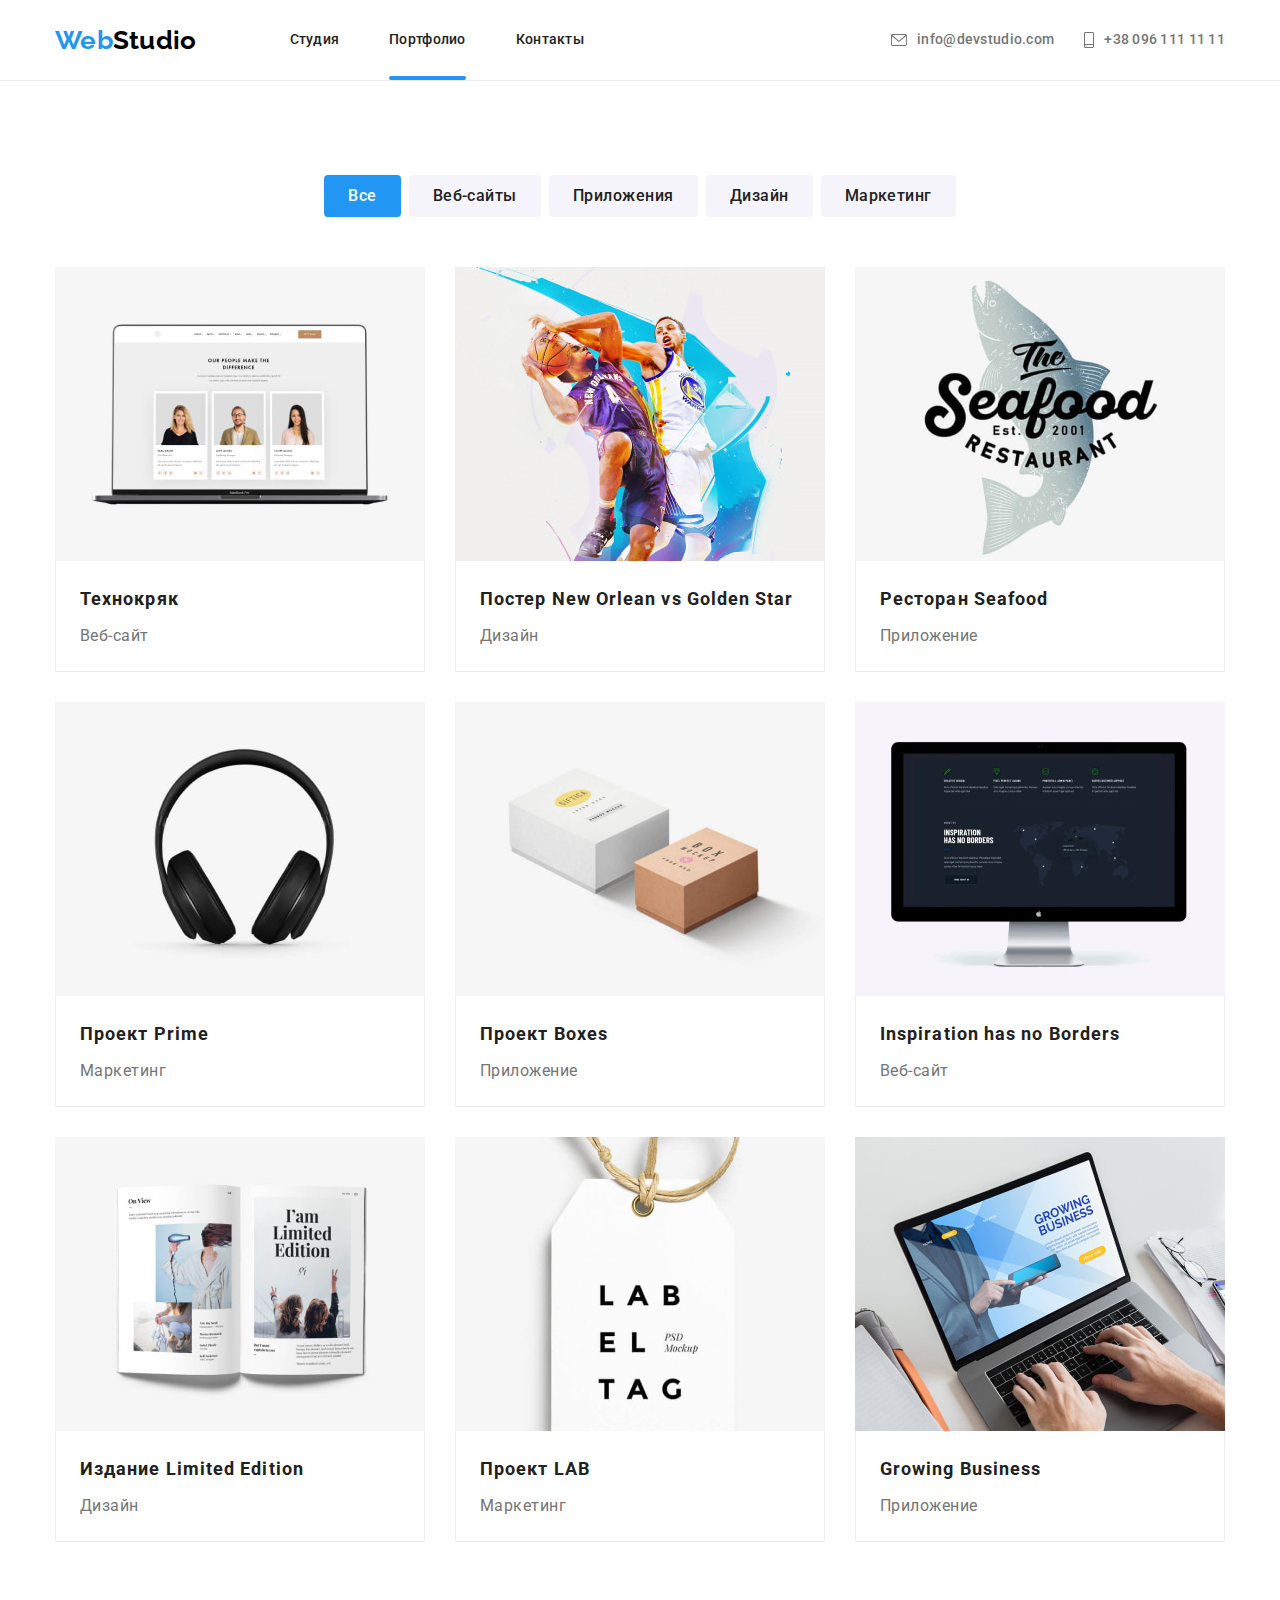
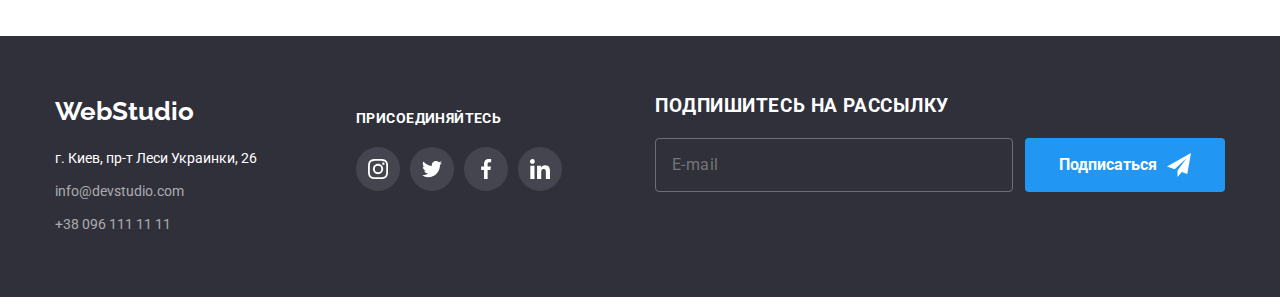
==== commit 3e259403: "add BEM on 7 section" ====
--- a/portfolio.html
+++ b/portfolio.html
@@ -22,29 +22,31 @@
 <body>
 
     <header class="head-site">
-        <div class="head-cont container">
+        <div class="head-site__container container">
             <!-- section navigate -->
-            <nav class="navigation">
-                <a href="./index.html" lang="en" class="logo head-logo"><span class="web-logo">Web</span>Studio</a>
-                <ul class="nav-list">
-                    <li class="item"><a href="./index.html" class="nav-link">Студия</a></li>
-                    <li class="item"><a href="./portfolio.html" class="nav-link current">Портфолио</a></li>
-                    <li class="item"><a href="#" class="nav-link">Контакты</a></li>
+            <nav class="nav">
+                <a href="./index.html" lang="en" class="logo head-site__logo"><span
+                        class="head-site__logo--web">Web</span>Studio</a>
+                <ul class="nav__list">
+                    <li class="nav__item "><a href="./index.html" class="nav__link">Студия</a></li>
+                    <li class="nav__item"><a href="./portfolio.html" class="nav__link nav__link--current">Портфолио</a>
+                    </li>
+                    <li class="nav__item"><a href="#" class="nav__link">Контакты</a></li>
                 </ul>
             </nav>
             <ul class="connect">
-                <li class="item">
-                    <a href="mailto:info@devstudio.com" class="conn-link">
-                        <svg class="i-email" width="16" height="12">
+                <li class="connect__item">
+                    <a href="mailto:info@devstudio.com" class="connect__link">
+                        <svg class="connect__item--email" width="16" height="12">
                             <use href="./images/icon.svg#icon-envelope"></use>
                         </svg>
 
                         info@devstudio.com
                     </a>
                 </li>
-                <li class="item">
-                    <a href="tel:+380961111111" class="conn-link">
-                        <svg class="i-smart" width="10" height="16">
+                <li class="connect__item">
+                    <a href="tel:+380961111111" class="connect__link">
+                        <svg class="connect__item--smart" width="10" height="16">
                             <use href="./images/icon.svg#icon-smartphone"></use>
                         </svg>
 
@@ -61,12 +63,14 @@
             <div class="container">
                 <h2 class="visually-hidden">Список наших услуг</h2>
                 <ul class="filter">
-                    <li class="filter-item"><button type="button" class="filter-button button btn-current">Все</button>
-                    </li>
-                    <li class="filter-item"><button type="button" class="filter-button button">Веб-сайты</button></li>
-                    <li class="filter-item"><button type="button" class="filter-button button">Приложения</button></li>
-                    <li class="filter-item"><button type="button" class="filter-button button">Дизайн</button></li>
-                    <li class="filter-item"><button type="button" class="filter-button button">Маркетинг</button></li>
+                    <li class="filter__item"><button type="button"
+                            class="filter__button button filter__button--current">Все</button>
+                    </li>
+                    <li class="filter__item"><button type="button" class="filter__button button">Веб-сайты</button></li>
+                    <li class="filter__item"><button type="button" class="filter__button button">Приложения</button>
+                    </li>
+                    <li class="filter__item"><button type="button" class="filter__button button">Дизайн</button></li>
+                    <li class="filter__item"><button type="button" class="filter__button button">Маркетинг</button></li>
                 </ul>
 
                 <!-- section Portfolio -->
@@ -217,7 +221,7 @@
         <div class="container">
             <!-- section contacts -->
             <div class="primary-fsection">
-                <a href="./index.html" lang="en" class="logo footer-logo"><span class="web-logo">Web</span>Studio</a>
+                <a href="./index.html" lang="en" class="logo footer__logo"><span class="___">Web</span>Studio</a>
                 <address class="address">
                     <ul class="footer-list">
                         <li class="footer-item"><a href="https://goo.gl/maps/28opbv9EyFsikmQ97" target="_blank"
--- a/css/main.min.css
+++ b/css/main.min.css
@@ -1 +1 @@
-:root{--logo-text-font: "Raleway", sans-serif;--primary-font: "Roboto", sans-serif;--primary-letter-spacing: 0.03em;--portfolio-bgc-hover: rgba(33, 150, 243, 0.9);--nohover-navlink-color: #212121;--hover-cont-link: #2196f3;--primary-text-color: #757575;--communication-color: rgba(255, 255, 255, 0.6);--button-text-color: #ffffff;--title-text-color: #212121;--accent-bg-color: #ffffff;--hero-bg-color: #c4c4c4;--team-section-bgcolor: #f5f4fa;--team-social-link: #afb1b8;--team-social-link-hover: #ffffff;--team-soc-bg-hover: #2196f3;--customers-color: #afb1b8;--customers-hover-color: #2196f3;--footer-title: #ffffff;--fsocial-icon-color: #ffffff;--fsocial-link-hover: #2196f3;--text-color-white: #ffffff;--social-link-fill: #ffffff;--fsocial-link-fill: #ffffff;--backdrop-bgc: rgba(0, 0, 0, 0.2);--white-bgc: #ffffff;--blue-bgc: #2196f3;--form-order-focus-fill: #2196f3;--border-form-color: #2196f3;--card-set-gap: 30px;--animation-transition: 250ms cubic-bezier(0.4, 0, 0.2, 1)}h1,h2,h3,h4,h5,h6,p,ul{margin:0;padding:0}img{display:block;max-width:100%}body{background-color:var(--accent-bg-color);font-family:var(--primary-font);color:var(--primary-text-color)}a{text-decoration:none}ul,li{list-style:none}input,textarea{outline:none}.title-section{font-weight:700;font-size:36px;line-height:1.17;text-align:center;letter-spacing:var(--primary-letter-spacing)}.button{font-family:inherit;cursor:pointer;border-color:rgba(0,0,0,0);border-radius:4px;color:var(--button-text-color);background-color:var(--blue-bgc)}.container{width:1200px;margin:0 auto;padding-left:15px;padding-right:15px}.section{padding-top:94px;padding-bottom:94px}.visually-hidden{position:absolute;width:1px;height:1px;margin:-1px;border:0;padding:0;white-space:nowrap;-webkit-clip-path:inset(100%);clip-path:inset(100%);clip:rect(0 0 0 0);overflow:hidden}.current:visited{color:var(--hover-cont-link)}.head-site{font-weight:500;font-size:14px;line-height:1.14;letter-spacing:.02em;border-bottom:1px solid #ececec}.head-cont{min-height:80px;display:-webkit-box;display:-ms-flexbox;display:flex;-webkit-box-pack:justify;-ms-flex-pack:justify;justify-content:space-between;-webkit-box-align:center;-ms-flex-align:center;align-items:center}.navigation{display:-webkit-box;display:-ms-flexbox;display:flex;-webkit-box-align:center;-ms-flex-align:center;align-items:center}.nav-list{display:-webkit-box;display:-ms-flexbox;display:flex;margin-left:93px}.nav-list .item+.item{margin-left:50px}.nav-link{display:block;padding-top:32px;padding-bottom:32px;font-weight:500;font-size:14px;line-height:1.14;letter-spacing:.02em;color:var(--nohover-navlink-color);-webkit-transition:color var(--animation-transition);transition:color var(--animation-transition)}.nav-link:hover,.nav-link:focus{color:var(--hover-cont-link)}.nav-link.current::after{position:absolute;content:"";display:block;left:0;bottom:0;width:100%;height:4px;background-color:var(--hover-cont-link);border-radius:2px}.item{position:relative}.connect{display:-webkit-box;display:-ms-flexbox;display:flex}.connect .item+.item{margin-left:30px}.conn-link{display:-webkit-box;display:-ms-flexbox;display:flex;-webkit-box-align:center;-ms-flex-align:center;align-items:center;padding-top:32px;padding-bottom:32px;color:var(--primary-text-color);-webkit-transition:color var(--animation-transition);transition:color var(--animation-transition)}.conn-link:hover,.conn-link:focus{color:var(--hover-cont-link)}.i-email,.i-smart{fill:currentColor;margin-right:10px}.footer{background-color:#2f303a;padding-top:60px;padding-bottom:60px}.footer .container{display:-webkit-box;display:-ms-flexbox;display:flex}.address{font-style:normal;font-size:14px;line-height:1.71;color:#fff;margin-top:20px}.address-color{color:#fff;-webkit-transition:color var(--animation-transition);transition:color var(--animation-transition)}.address-color:hover,.address-color:focus{color:var(--hover-cont-link)}.footer-item+.footer-item{margin-top:9px}.footer-contacts{color:var(--communication-color);-webkit-transition:color var(--animation-transition);transition:color var(--animation-transition)}.footer-contacts:hover,.footer-contacts:focus{color:var(--hover-cont-link)}.primary-fsection{min-width:231px}.second-fsection{margin-left:70px;padding-top:15px}.footer-title{font-family:var(--primary-font);font-weight:700;font-size:14px;line-height:1.14;letter-spacing:var(--primary-letter-spacing);text-transform:uppercase;color:var(--footer-title);margin-bottom:20px}.footer-social{display:-webkit-box;display:-ms-flexbox;display:flex}.fsocial-list:nth-child(n+2){margin-left:10px}.fsocial-link{display:-webkit-box;display:-ms-flexbox;display:flex;-webkit-box-align:center;-ms-flex-align:center;align-items:center;-webkit-box-pack:center;-ms-flex-pack:center;justify-content:center;width:44px;height:44px;border-radius:50%;background:rgba(255,255,255,.1);-webkit-transition:background var(--animation-transition);transition:background var(--animation-transition)}.fsocial-link:hover,.fsocial-link:focus{background:var(--fsocial-link-hover)}.fsocial-icon{fill:var(--fsocial-icon-color)}.container-subscription{margin-left:93px}.form-title{margin-bottom:20px;text-transform:uppercase;letter-spacing:var(--primary-letter-spacing);color:var(--text-color-white)}.footer-form{display:-webkit-box;display:-ms-flexbox;display:flex}.footer-email-input{font-weight:400;font-size:16px;line-height:1.25;display:-webkit-box;display:-ms-flexbox;display:flex;-webkit-box-align:center;-ms-flex-align:center;align-items:center;letter-spacing:.03em;color:rgba(255,255,255,.6);width:358px;padding-left:16px;background-color:rgba(0,0,0,0);border:1px solid rgba(255,255,255,.3);border-radius:4px}.footer-btn-subscrib{display:-webkit-box;display:-ms-flexbox;display:flex;-webkit-box-pack:center;-ms-flex-pack:center;justify-content:center;-webkit-box-align:center;-ms-flex-align:center;align-items:center;padding-top:10px;padding-bottom:10px;margin-left:12px;min-width:200px;font-weight:700;font-size:16px;line-height:1.88;color:var(--button-text-color);background-color:var(--blue-bgc)}.form-title{margin-bottom:20px;text-transform:uppercase;letter-spacing:var(--primary-letter-spacing);color:var(--text-color-white)}.footer-form{display:-webkit-box;display:-ms-flexbox;display:flex}.footer-email-input{font-weight:400;font-size:16px;line-height:1.25;display:-webkit-box;display:-ms-flexbox;display:flex;-webkit-box-align:center;-ms-flex-align:center;align-items:center;letter-spacing:.03em;color:rgba(255,255,255,.6);width:358px;padding-left:16px;background-color:rgba(0,0,0,0);border:1px solid rgba(255,255,255,.3);border-radius:4px}.icon-subscribe{margin-left:10px;fill:var(--fsocial-link-fill)}.logo{font-family:var(--logo-text-font);font-weight:700;font-size:26px;line-height:1.19}.web-logo{color:#2196f3}.head-logo{color:#000}.footer-logo{color:#fff}.hero{margin:0 auto;max-height:600px;max-width:1600px;padding-top:200px;padding-bottom:200px}.hero.overlay{background-position:center;background-size:cover;background-repeat:no-repeat;background-image:-webkit-gradient(linear, left top, right top, from(rgba(47, 48, 58, 0.4)), to(rgba(47, 48, 58, 0.4))),url(../images/Hero.jpg);background-image:linear-gradient(to right, rgba(47, 48, 58, 0.4), rgba(47, 48, 58, 0.4)),url(../images/Hero.jpg);background-color:var(--hero-bg-color)}.hero .container{width:696px;text-align:center}.hero-title{text-transform:uppercase;font-weight:900;font-size:44px;line-height:1.36;color:#fff}.primary-button{padding:10px 32px;margin-left:auto;margin-right:auto;margin-top:30px;background:#2196f3;font-weight:700;font-size:16px;line-height:1.9;color:var(--button-text-color);-webkit-box-shadow:0px 3px 1px rgba(0,0,0,.1),0px 1px 2px rgba(0,0,0,.08),0px 2px 2px rgba(0,0,0,.12);box-shadow:0px 3px 1px rgba(0,0,0,.1),0px 1px 2px rgba(0,0,0,.08),0px 2px 2px rgba(0,0,0,.12);-webkit-transition:background var(--animation-transition);transition:background var(--animation-transition)}.primary-button:hover,.primary-button:focus{background:#188ce8}.backdrop{position:fixed;top:0;left:0;width:100%;height:100%;z-index:5;-webkit-transition:opacity var(--animation-transition),visibility var(--animation-transition);transition:opacity var(--animation-transition),visibility var(--animation-transition);background-color:var(--backdrop-bgc)}.backdrop.is-hidden{opacity:0;pointer-events:none;visibility:hidden}.modal-order{position:absolute;top:50%;left:50%;-webkit-transform:translate(-50%, -50%);transform:translate(-50%, -50%);min-width:528px;min-height:581px;padding:40px;background-color:var(--white-bgc);-webkit-box-shadow:0px 1px 3px rgba(0,0,0,.12),0px 1px 1px rgba(0,0,0,.14),0px 2px 1px rgba(0,0,0,.2);box-shadow:0px 1px 3px rgba(0,0,0,.12),0px 1px 1px rgba(0,0,0,.14),0px 2px 1px rgba(0,0,0,.2);border-radius:4px}.btn-close-modal{position:absolute;top:8px;right:8px;display:-webkit-box;display:-ms-flexbox;display:flex;-webkit-box-align:center;-ms-flex-align:center;align-items:center;-webkit-box-pack:center;-ms-flex-pack:center;justify-content:center;width:30px;height:30px;border:1px solid rgba(0,0,0,.1);border-radius:50%;background:rgba(0,0,0,0);cursor:pointer;fill:#000;-webkit-transition:fill var(--animation-transition);transition:fill var(--animation-transition)}.btn-close-modal:hover,.btn-close-modal:focus{fill:var(--form-order-focus-fill)}.form-modal-order{display:-webkit-box;display:-ms-flexbox;display:flex;-webkit-box-orient:vertical;-webkit-box-direction:normal;-ms-flex-direction:column;flex-direction:column}.title-form{margin-bottom:12px;font-weight:bold;font-size:20px;line-height:1.15;text-align:center;letter-spacing:var(--primary-letter-spacing);color:var(--title-text-color)}.comment-box{margin-bottom:20px}.form-field{position:relative;margin-bottom:10px}.svg-form{position:absolute;top:52%;left:12px;-webkit-transform:translateY(-50%);transform:translateY(-50%);-webkit-transition:fill var(--animation-transition);transition:fill var(--animation-transition)}.input-form-order{padding-top:11px;padding-right:12px;padding-bottom:11px;padding-left:12px;width:100%;border:1px solid rgba(33,33,33,.2);border-radius:4px;-webkit-transition:border var(--animation-transition);transition:border var(--animation-transition)}.input-form-order:not(:last-child){padding-left:42px}.name-input-order{display:block;text-align:start;margin-bottom:4px;font-weight:400;font-size:12px;line-height:1.17;letter-spacing:.01em}.input-form-order:focus{border:1px solid #2196f3}.input-form-order:focus~.svg-form{fill:var(--form-order-focus-fill)}.text-checkbox-order{display:-webkit-box;display:-ms-flexbox;display:flex;-webkit-box-pack:center;-ms-flex-pack:center;justify-content:center;-webkit-box-align:center;-ms-flex-align:center;align-items:center;margin-left:12px;margin-right:12px;margin-bottom:30px;font-weight:400;font-size:14px;line-height:1.71;letter-spacing:var(--primary-letter-spacing)}.checkbox-policy{-webkit-appearance:none;-moz-appearance:none;appearance:none;position:absolute}.checkbox-policy:checked+.svg-checkbox{border-color:rgba(0,0,0,0);background-color:var(--blue-bgc);background-image:url(../images/icon-check.svg);background-size:contain;background-origin:border-box}.checkbox-policy:focus+.svg-checkbox{border-color:var(--blue-bgc)}.svg-checkbox{display:inline-block;width:16px;height:15px;border:2px solid #212121;border-radius:4px;margin-right:7px;-webkit-transition:border-color var(--animation-transition),background-color var(--animation-transition),background-image var(--animation-transition);transition:border-color var(--animation-transition),background-color var(--animation-transition),background-image var(--animation-transition)}.link-policy{text-decoration:underline;color:var(--hover-cont-link)}.btn-modal-form-order{width:200px;padding-top:10px;padding-right:55px;padding-bottom:10px;padding-left:55px;margin-right:auto;margin-left:auto;font-weight:700;font-size:16px;line-height:1.89;-webkit-transition:background-color var(--animation-transition);transition:background-color var(--animation-transition)}.btn-modal-form-order:hover,.btn-modal-form-order:focus{background-color:#188ce8}.filter{display:-webkit-box;display:-ms-flexbox;display:flex;-webkit-box-align:center;-ms-flex-align:center;align-items:center;-webkit-box-pack:center;-ms-flex-pack:center;justify-content:center;margin-bottom:50px}.filter-item+.filter-item{margin-left:8px}.filter-button{font-weight:500;font-size:16px;line-height:1.63;text-align:center;letter-spacing:var(--primary-letter-spacing);color:var(--title-text-color);background-color:#f5f4fa;padding:6px 22px;-webkit-transition:background-color var(--animation-transition),color var(--animation-transition),-webkit-box-shadow var(--animation-transition);transition:background-color var(--animation-transition),color var(--animation-transition),-webkit-box-shadow var(--animation-transition);transition:box-shadow var(--animation-transition),background-color var(--animation-transition),color var(--animation-transition);transition:box-shadow var(--animation-transition),background-color var(--animation-transition),color var(--animation-transition),-webkit-box-shadow var(--animation-transition)}.filter-button:hover,.filter-button:focus{color:var(--button-text-color);background-color:#2196f3;-webkit-box-shadow:0px 3px 1px rgba(0,0,0,.1),0px 1px 2px rgba(0,0,0,.08),0px 2px 2px rgba(0,0,0,.12);box-shadow:0px 3px 1px rgba(0,0,0,.1),0px 1px 2px rgba(0,0,0,.08),0px 2px 2px rgba(0,0,0,.12)}.btn-current{color:var(--button-text-color);background-color:#2196f3}/*# sourceMappingURL=main.min.css.map */+:root{--logo-text-font: "Raleway", sans-serif;--primary-font: "Roboto", sans-serif;--primary-letter-spacing: 0.03em;--portfolio-bgc-hover: rgba(33, 150, 243, 0.9);--nohover-navlink-color: #212121;--hover-cont-link: #2196f3;--primary-text-color: #757575;--communication-color: rgba(255, 255, 255, 0.6);--button-text-color: #ffffff;--title-text-color: #212121;--accent-bg-color: #ffffff;--hero-bg-color: #c4c4c4;--team-section-bgcolor: #f5f4fa;--team-social-link: #afb1b8;--team-social-link-hover: #ffffff;--team-soc-bg-hover: #2196f3;--customers-color: #afb1b8;--customers-hover-color: #2196f3;--footer-title: #ffffff;--fsocial-icon-color: #ffffff;--fsocial-link-hover: #2196f3;--text-color-white: #ffffff;--social-link-fill: #ffffff;--fsocial-link-fill: #ffffff;--backdrop-bgc: rgba(0, 0, 0, 0.2);--white-bgc: #ffffff;--blue-bgc: #2196f3;--form-order-focus-fill: #2196f3;--border-form-color: #2196f3;--card-set-gap: 30px;--animation-transition: 250ms cubic-bezier(0.4, 0, 0.2, 1)}h1,h2,h3,h4,h5,h6,p,ul{margin:0;padding:0}img{display:block;max-width:100%}body{background-color:var(--accent-bg-color);font-family:var(--primary-font);color:var(--primary-text-color)}a{text-decoration:none}ul,li{list-style:none}input,textarea{outline:none}.title-section{font-weight:700;font-size:36px;line-height:1.17;text-align:center;letter-spacing:var(--primary-letter-spacing)}.button{font-family:inherit;cursor:pointer;border-color:rgba(0,0,0,0);border-radius:4px;color:var(--button-text-color);background-color:var(--blue-bgc)}.container{width:1200px;margin:0 auto;padding-left:15px;padding-right:15px}.section{padding-top:94px;padding-bottom:94px}.visually-hidden{position:absolute;width:1px;height:1px;margin:-1px;border:0;padding:0;white-space:nowrap;-webkit-clip-path:inset(100%);clip-path:inset(100%);clip:rect(0 0 0 0);overflow:hidden}.nav__link--current:visited{color:var(--hover-cont-link)}.head-site{font-weight:500;font-size:14px;line-height:1.14;letter-spacing:.02em;border-bottom:1px solid #ececec}.head-site__container{min-height:80px;display:-webkit-box;display:-ms-flexbox;display:flex;-webkit-box-pack:justify;-ms-flex-pack:justify;justify-content:space-between;-webkit-box-align:center;-ms-flex-align:center;align-items:center}.nav{display:-webkit-box;display:-ms-flexbox;display:flex;-webkit-box-align:center;-ms-flex-align:center;align-items:center}.nav__list{display:-webkit-box;display:-ms-flexbox;display:flex;margin-left:93px}.nav__list .nav__item+.nav__item{margin-left:50px}.nav__link{display:block;padding-top:32px;padding-bottom:32px;font-weight:500;font-size:14px;line-height:1.14;letter-spacing:.02em;color:var(--nohover-navlink-color);-webkit-transition:color var(--animation-transition);transition:color var(--animation-transition)}.nav__link:hover,.nav__link:focus{color:var(--hover-cont-link)}.nav__link.nav__link--current:after{position:absolute;content:"";display:block;left:0;bottom:0;width:100%;height:4px;background-color:var(--hover-cont-link);border-radius:2px}.nav__item,.connect__item{position:relative}.connect{display:-webkit-box;display:-ms-flexbox;display:flex}.connect .connect__item+.connect__item{margin-left:30px}.connect__link{display:-webkit-box;display:-ms-flexbox;display:flex;-webkit-box-align:center;-ms-flex-align:center;align-items:center;padding-top:32px;padding-bottom:32px;color:var(--primary-text-color);-webkit-transition:color var(--animation-transition);transition:color var(--animation-transition)}.connect__link:hover,.connect__link:focus{color:var(--hover-cont-link)}.connect__item--email,.connect__item--smart{fill:currentColor;margin-right:10px}.footer{background-color:#2f303a;padding-top:60px;padding-bottom:60px}.footer .container{display:-webkit-box;display:-ms-flexbox;display:flex}.address{font-style:normal;font-size:14px;line-height:1.71;color:#fff;margin-top:20px}.address-color{color:#fff;-webkit-transition:color var(--animation-transition);transition:color var(--animation-transition)}.address-color:hover,.address-color:focus{color:var(--hover-cont-link)}.footer-item+.footer-item{margin-top:9px}.footer-contacts{color:var(--communication-color);-webkit-transition:color var(--animation-transition);transition:color var(--animation-transition)}.footer-contacts:hover,.footer-contacts:focus{color:var(--hover-cont-link)}.primary-fsection{min-width:231px}.second-fsection{margin-left:70px;padding-top:15px}.footer-title{font-family:var(--primary-font);font-weight:700;font-size:14px;line-height:1.14;letter-spacing:var(--primary-letter-spacing);text-transform:uppercase;color:var(--footer-title);margin-bottom:20px}.footer-social{display:-webkit-box;display:-ms-flexbox;display:flex}.fsocial-list:nth-child(n+2){margin-left:10px}.fsocial-link{display:-webkit-box;display:-ms-flexbox;display:flex;-webkit-box-align:center;-ms-flex-align:center;align-items:center;-webkit-box-pack:center;-ms-flex-pack:center;justify-content:center;width:44px;height:44px;border-radius:50%;background:rgba(255,255,255,.1);-webkit-transition:background var(--animation-transition);transition:background var(--animation-transition)}.fsocial-link:hover,.fsocial-link:focus{background:var(--fsocial-link-hover)}.fsocial-icon{fill:var(--fsocial-icon-color)}.container-subscription{margin-left:93px}.form-title{margin-bottom:20px;text-transform:uppercase;letter-spacing:var(--primary-letter-spacing);color:var(--text-color-white)}.footer-form{display:-webkit-box;display:-ms-flexbox;display:flex}.footer-email-input{font-weight:400;font-size:16px;line-height:1.25;display:-webkit-box;display:-ms-flexbox;display:flex;-webkit-box-align:center;-ms-flex-align:center;align-items:center;letter-spacing:.03em;color:rgba(255,255,255,.6);width:358px;padding-left:16px;background-color:rgba(0,0,0,0);border:1px solid rgba(255,255,255,.3);border-radius:4px}.footer-btn-subscrib{display:-webkit-box;display:-ms-flexbox;display:flex;-webkit-box-pack:center;-ms-flex-pack:center;justify-content:center;-webkit-box-align:center;-ms-flex-align:center;align-items:center;padding-top:10px;padding-bottom:10px;margin-left:12px;min-width:200px;font-weight:700;font-size:16px;line-height:1.88;color:var(--button-text-color);background-color:var(--blue-bgc)}.form-title{margin-bottom:20px;text-transform:uppercase;letter-spacing:var(--primary-letter-spacing);color:var(--text-color-white)}.footer-form{display:-webkit-box;display:-ms-flexbox;display:flex}.footer-email-input{font-weight:400;font-size:16px;line-height:1.25;display:-webkit-box;display:-ms-flexbox;display:flex;-webkit-box-align:center;-ms-flex-align:center;align-items:center;letter-spacing:.03em;color:rgba(255,255,255,.6);width:358px;padding-left:16px;background-color:rgba(0,0,0,0);border:1px solid rgba(255,255,255,.3);border-radius:4px}.icon-subscribe{margin-left:10px;fill:var(--fsocial-link-fill)}.logo{font-family:var(--logo-text-font);font-weight:700;font-size:26px;line-height:1.19}.head-site__logo--web,.footer__logo--web{color:#2196f3}.head-site__logo{color:#000}.footer__logo{color:#fff}.hero{margin:0 auto;max-height:600px;max-width:1600px;padding-top:200px;padding-bottom:200px}.hero.overlay{background-position:center;background-size:cover;background-repeat:no-repeat;background-image:-webkit-gradient(linear, left top, right top, from(rgba(47, 48, 58, 0.4)), to(rgba(47, 48, 58, 0.4))),url(../images/Hero.jpg);background-image:linear-gradient(to right, rgba(47, 48, 58, 0.4), rgba(47, 48, 58, 0.4)),url(../images/Hero.jpg);background-color:var(--hero-bg-color)}.hero .hero__container{width:696px;text-align:center}.hero__title{text-transform:uppercase;font-weight:900;font-size:44px;line-height:1.36;color:#fff}.primary-button{padding:10px 32px;margin-left:auto;margin-right:auto;margin-top:30px;background:#2196f3;font-weight:700;font-size:16px;line-height:1.9;color:var(--button-text-color);-webkit-box-shadow:0px 3px 1px rgba(0,0,0,.1),0px 1px 2px rgba(0,0,0,.08),0px 2px 2px rgba(0,0,0,.12);box-shadow:0px 3px 1px rgba(0,0,0,.1),0px 1px 2px rgba(0,0,0,.08),0px 2px 2px rgba(0,0,0,.12);-webkit-transition:background var(--animation-transition);transition:background var(--animation-transition)}.primary-button:hover,.primary-button:focus{background:#188ce8}.backdrop{position:fixed;top:0;left:0;width:100%;height:100%;z-index:5;-webkit-transition:opacity var(--animation-transition),visibility var(--animation-transition);transition:opacity var(--animation-transition),visibility var(--animation-transition);background-color:var(--backdrop-bgc)}.backdrop.is-hidden{opacity:0;pointer-events:none;visibility:hidden}.modal-order{position:absolute;top:50%;left:50%;-webkit-transform:translate(-50%, -50%);transform:translate(-50%, -50%);min-width:528px;min-height:581px;padding:40px;background-color:var(--white-bgc);-webkit-box-shadow:0px 1px 3px rgba(0,0,0,.12),0px 1px 1px rgba(0,0,0,.14),0px 2px 1px rgba(0,0,0,.2);box-shadow:0px 1px 3px rgba(0,0,0,.12),0px 1px 1px rgba(0,0,0,.14),0px 2px 1px rgba(0,0,0,.2);border-radius:4px}.btn-close-modal{position:absolute;top:8px;right:8px;display:-webkit-box;display:-ms-flexbox;display:flex;-webkit-box-align:center;-ms-flex-align:center;align-items:center;-webkit-box-pack:center;-ms-flex-pack:center;justify-content:center;width:30px;height:30px;border:1px solid rgba(0,0,0,.1);border-radius:50%;background:rgba(0,0,0,0);cursor:pointer;fill:#000;-webkit-transition:fill var(--animation-transition);transition:fill var(--animation-transition)}.btn-close-modal:hover,.btn-close-modal:focus{fill:var(--form-order-focus-fill)}.form-modal-order{display:-webkit-box;display:-ms-flexbox;display:flex;-webkit-box-orient:vertical;-webkit-box-direction:normal;-ms-flex-direction:column;flex-direction:column}.title-form{margin-bottom:12px;font-weight:bold;font-size:20px;line-height:1.15;text-align:center;letter-spacing:var(--primary-letter-spacing);color:var(--title-text-color)}.comment-box{margin-bottom:20px}.form-field{position:relative;margin-bottom:10px}.svg-form{position:absolute;top:52%;left:12px;-webkit-transform:translateY(-50%);transform:translateY(-50%);-webkit-transition:fill var(--animation-transition);transition:fill var(--animation-transition)}.input-form-order{padding-top:11px;padding-right:12px;padding-bottom:11px;padding-left:12px;width:100%;border:1px solid rgba(33,33,33,.2);border-radius:4px;-webkit-transition:border var(--animation-transition);transition:border var(--animation-transition)}.input-form-order:not(:last-child){padding-left:42px}.input-form-order:focus{border:1px solid #2196f3}.input-form-order:focus~.svg-form{fill:var(--form-order-focus-fill)}.name-input-order{display:block;text-align:start;margin-bottom:4px;font-weight:400;font-size:12px;line-height:1.17;letter-spacing:.01em}.text-checkbox-order{display:-webkit-box;display:-ms-flexbox;display:flex;-webkit-box-pack:center;-ms-flex-pack:center;justify-content:center;-webkit-box-align:center;-ms-flex-align:center;align-items:center;margin-left:12px;margin-right:12px;margin-bottom:30px;font-weight:400;font-size:14px;line-height:1.71;letter-spacing:var(--primary-letter-spacing)}.checkbox-policy{-webkit-appearance:none;-moz-appearance:none;appearance:none;position:absolute}.checkbox-policy:checked+.svg-checkbox{border-color:rgba(0,0,0,0);background-color:var(--blue-bgc);background-image:url(../images/icon-check.svg);background-size:contain;background-origin:border-box}.checkbox-policy:focus+.svg-checkbox{border-color:var(--blue-bgc)}.svg-checkbox{display:inline-block;width:16px;height:15px;border:2px solid #212121;border-radius:4px;margin-right:7px;-webkit-transition:border-color var(--animation-transition),background-color var(--animation-transition),background-image var(--animation-transition);transition:border-color var(--animation-transition),background-color var(--animation-transition),background-image var(--animation-transition)}.link-policy{text-decoration:underline;color:var(--hover-cont-link)}.btn-modal-form-order{width:200px;padding-top:10px;padding-right:55px;padding-bottom:10px;padding-left:55px;margin-right:auto;margin-left:auto;font-weight:700;font-size:16px;line-height:1.89;-webkit-transition:background-color var(--animation-transition);transition:background-color var(--animation-transition)}.btn-modal-form-order:hover,.btn-modal-form-order:focus{background-color:#188ce8}.filter{display:-webkit-box;display:-ms-flexbox;display:flex;-webkit-box-align:center;-ms-flex-align:center;align-items:center;-webkit-box-pack:center;-ms-flex-pack:center;justify-content:center;margin-bottom:50px}.filter__item+.filter__item{margin-left:8px}.filter__button{font-weight:500;font-size:16px;line-height:1.63;text-align:center;letter-spacing:var(--primary-letter-spacing);color:var(--title-text-color);background-color:#f5f4fa;padding:6px 22px;-webkit-transition:background-color var(--animation-transition),color var(--animation-transition),-webkit-box-shadow var(--animation-transition);transition:background-color var(--animation-transition),color var(--animation-transition),-webkit-box-shadow var(--animation-transition);transition:box-shadow var(--animation-transition),background-color var(--animation-transition),color var(--animation-transition);transition:box-shadow var(--animation-transition),background-color var(--animation-transition),color var(--animation-transition),-webkit-box-shadow var(--animation-transition)}.filter__button:hover,.filter__button:focus{color:var(--button-text-color);background-color:#2196f3;-webkit-box-shadow:0px 3px 1px rgba(0,0,0,.1),0px 1px 2px rgba(0,0,0,.08),0px 2px 2px rgba(0,0,0,.12);box-shadow:0px 3px 1px rgba(0,0,0,.1),0px 1px 2px rgba(0,0,0,.08),0px 2px 2px rgba(0,0,0,.12)}.filter__button--current{color:var(--button-text-color);background-color:#2196f3}.port-list{display:-webkit-box;display:-ms-flexbox;display:flex;-ms-flex-wrap:wrap;flex-wrap:wrap;margin-left:calc(-1*var(--card-set-gap));margin-bottom:calc(-1*var(--card-set-gap))}.port-link{margin-left:var(--card-set-gap);margin-bottom:var(--card-set-gap);-ms-flex-preferred-size:calc(33.3333333333% - var(--card-set-gap));flex-basis:calc(33.3333333333% - var(--card-set-gap));cursor:pointer;display:block;-webkit-transition:-webkit-box-shadow var(--animation-transition);transition:-webkit-box-shadow var(--animation-transition);transition:box-shadow var(--animation-transition);transition:box-shadow var(--animation-transition), -webkit-box-shadow var(--animation-transition)}.port-link:hover,.port-link:focus{-webkit-box-shadow:0px 1px 1px rgba(0,0,0,.12),0px 4px 4px rgba(0,0,0,.06),1px 4px 6px rgba(0,0,0,.16);box-shadow:0px 1px 1px rgba(0,0,0,.12),0px 4px 4px rgba(0,0,0,.06),1px 4px 6px rgba(0,0,0,.16)}.port-link:hover .port-text-item,.port-link:focus .port-text-item{opacity:1;-webkit-transform:translateY(0);transform:translateY(0)}.port-title{font-weight:700;font-size:18px;line-height:2;letter-spacing:.06em;color:var(--title-text-color)}.port-text{margin-top:4px;font-size:16px;line-height:1.88;letter-spacing:var(--primary-letter-spacing);color:var(--primary-text-color)}.port-wraper{border-right:1px solid #eee;border-bottom:1px solid #eee;border-left:1px solid #eee;padding:20px 24px}.port-text-position{position:relative;overflow:hidden}.port-text-item{display:block;width:100%;height:100%;overflow:auto;padding-top:63px;padding-right:24px;padding-bottom:63px;padding-left:24px;position:absolute;top:0;left:0;-webkit-transform:translateY(100%);transform:translateY(100%);-webkit-transition:opacity var(--animation-transition),-webkit-transform var(--animation-transition);transition:opacity var(--animation-transition),-webkit-transform var(--animation-transition);transition:transform var(--animation-transition),opacity var(--animation-transition);transition:transform var(--animation-transition),opacity var(--animation-transition),-webkit-transform var(--animation-transition);background-color:var(--portfolio-bgc-hover);font-size:18px;line-height:1.56;letter-spacing:var(--primary-letter-spacing);color:var(--text-color-white);opacity:0}.about{padding-bottom:0px}.about__list{display:-webkit-box;display:-ms-flexbox;display:flex}.about__item{width:270px}.about__item+.about__item{margin-left:30px}.about__svg{display:-webkit-box;display:-ms-flexbox;display:flex;min-width:270px;min-height:120px;-webkit-box-pack:center;-ms-flex-pack:center;justify-content:center;-webkit-box-align:center;-ms-flex-align:center;align-items:center;background-color:#f5f4fa;margin-bottom:30px}.about__title{font-weight:700;font-size:14px;line-height:1.14;letter-spacing:var(--primary-letter-spacing);text-transform:uppercase;color:var(--title-text-color);margin-bottom:10px}.about__text{font-size:14px;line-height:1.71}.service__title{color:var(--title-text-color);margin-bottom:50px}.service__list{display:-webkit-box;display:-ms-flexbox;display:flex}.service__item+.service__item{margin-left:30px}.service__card{position:relative}.servise__text-position{position:absolute;left:0;bottom:0;display:-webkit-box;display:-ms-flexbox;display:flex;width:100%;padding-top:27px;padding-bottom:27px;-webkit-box-pack:center;-ms-flex-pack:center;justify-content:center;-webkit-box-align:center;-ms-flex-align:center;align-items:center;color:#fff;background-color:rgba(47,48,58,.8)}.servise__text{font-weight:700;font-size:14px;line-height:1.14;text-align:center;letter-spacing:var(--primary-letter-spacing);text-transform:uppercase}.team{text-align:center;background-color:var(--team-section-bgcolor)}.team-title{margin-bottom:50px;color:var(--title-text-color)}.team-list{display:-webkit-box;display:-ms-flexbox;display:flex}.team-item{background:#fff;-webkit-box-shadow:0px 1px 3px rgba(0,0,0,.12),0px 1px 1px rgba(0,0,0,.14),0px 2px 1px rgba(0,0,0,.2);box-shadow:0px 1px 3px rgba(0,0,0,.12),0px 1px 1px rgba(0,0,0,.14),0px 2px 1px rgba(0,0,0,.2);border-radius:0px 0px 4px 4px}.team-item+.team-item{margin-left:30px}.team-wraper{padding-top:30px;padding-bottom:30px}.team-name{font-weight:500;font-size:16px;line-height:1.19;letter-spacing:var(--primary-letter-spacing);color:var(--title-text-color)}.team-prof{font-size:16px;line-height:1.19;text-align:center;letter-spacing:var(--primary-letter-spacing);margin-top:10px}.team-icon{display:-webkit-box;display:-ms-flexbox;display:flex;-webkit-box-pack:center;-ms-flex-pack:center;justify-content:center;margin-top:16px}.icon-list:nth-child(n+2){margin-left:10px}.team-link{display:-webkit-box;display:-ms-flexbox;display:flex;-webkit-box-align:center;-ms-flex-align:center;align-items:center;-webkit-box-pack:center;-ms-flex-pack:center;justify-content:center;width:44px;height:44px;border-radius:50%;color:var(--team-social-link);-webkit-transition:color var(--animation-transition),background var(--animation-transition);transition:color var(--animation-transition),background var(--animation-transition)}.team-link:hover,.team-link:focus{background-color:var(--team-soc-bg-hover);color:var(--team-social-link-hover)}.team-social-icon{fill:currentColor}.customers__title{margin-bottom:50px;color:var(--title-text-color)}.customers__list{display:-webkit-box;display:-ms-flexbox;display:flex}.customers__item:nth-child(n+2){margin-left:var(--card-set-gap)}.customers__link{display:-webkit-box;display:-ms-flexbox;display:flex;-webkit-box-align:center;-ms-flex-align:center;align-items:center;-webkit-box-pack:center;-ms-flex-pack:center;justify-content:center;width:170px;height:92px;border:1px solid var(--customers-color);border-radius:4px;color:var(--customers-color);-webkit-transition:color var(--animation-transition),border var(--animation-transition);transition:color var(--animation-transition),border var(--animation-transition)}.customers__link:hover,.customers__link:focus{border:1px solid var(--customers-hover-color);color:var(--customers-hover-color)}.customers__svg{width:106px;height:60px;fill:currentColor}/*# sourceMappingURL=main.min.css.map */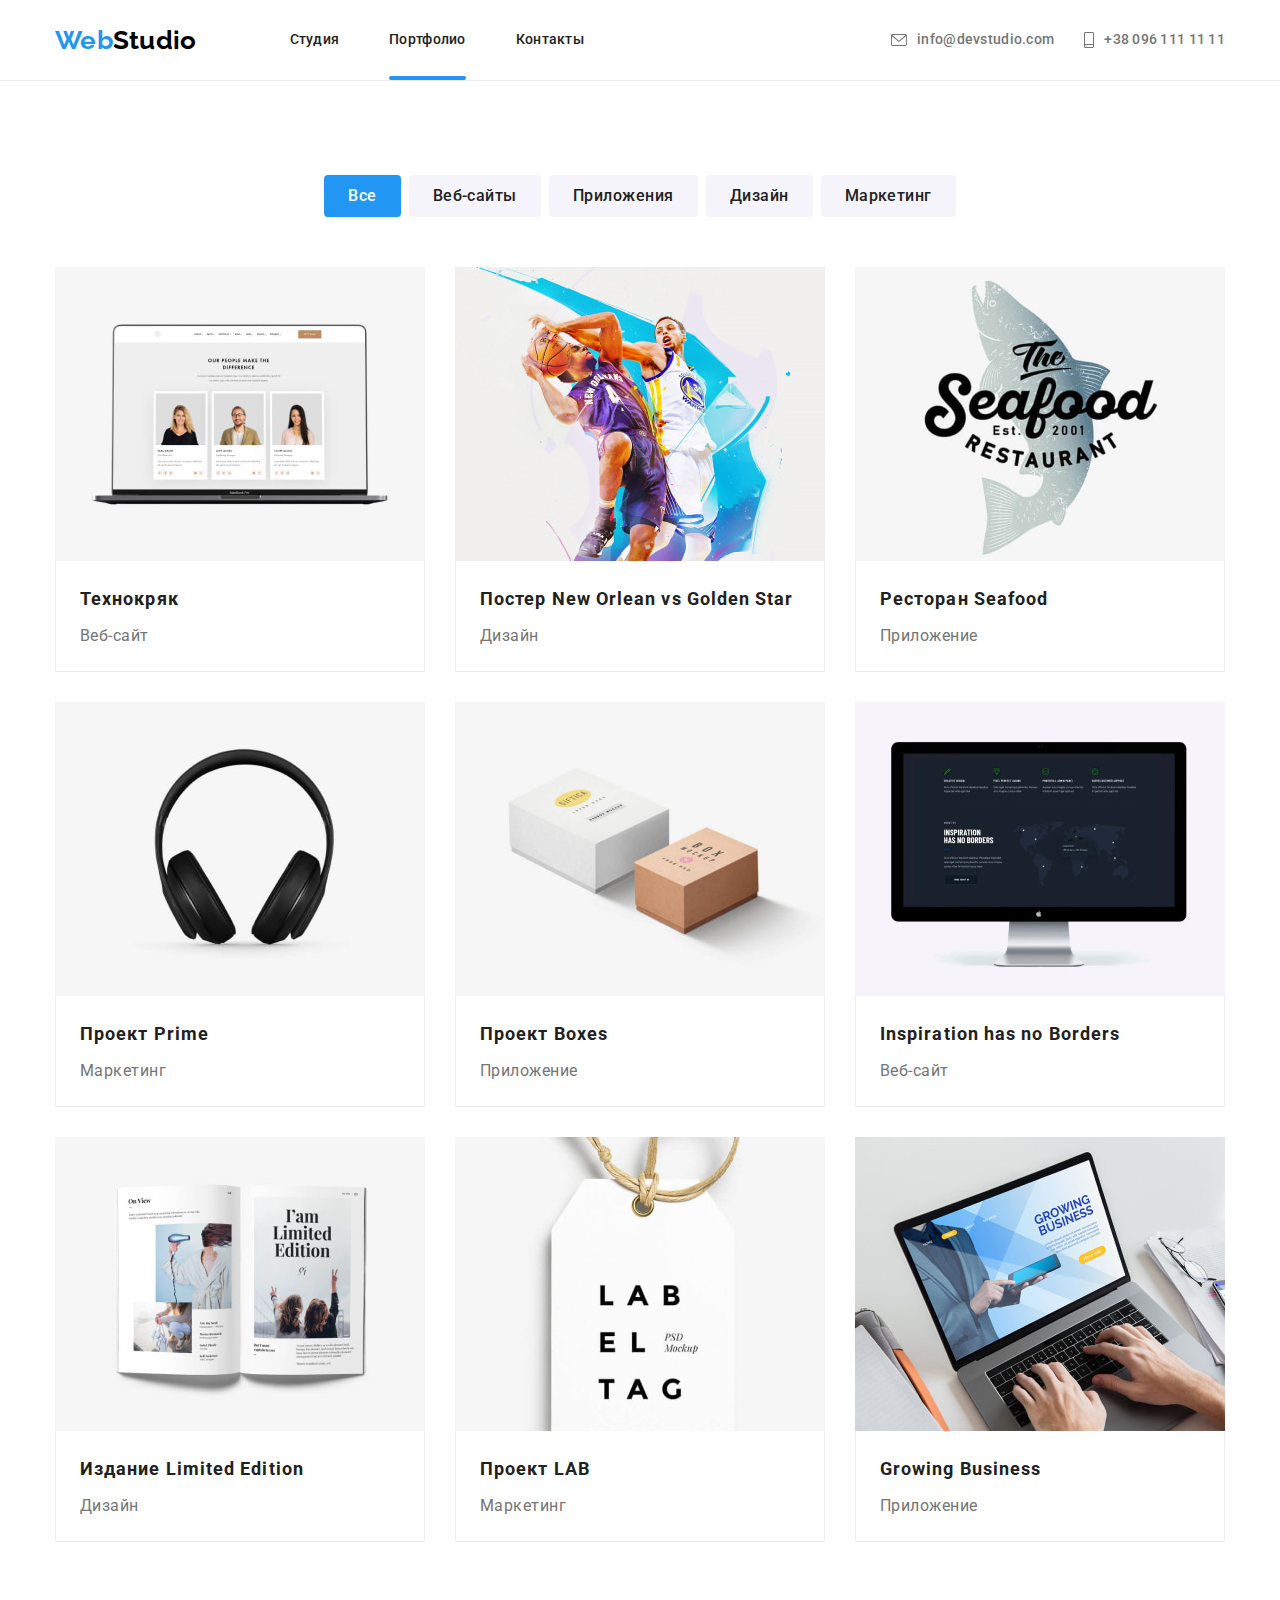
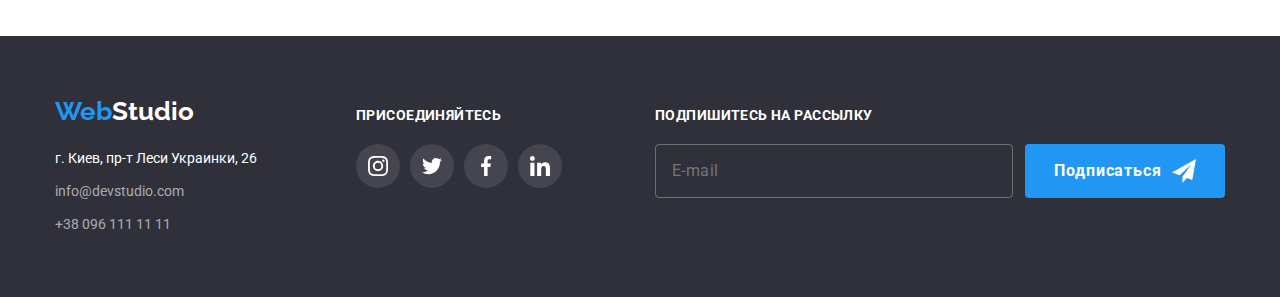
==== commit 222ab460: "fix small bug" ====
--- a/portfolio.html
+++ b/portfolio.html
@@ -221,16 +221,20 @@
         <div class="container">
             <!-- section contacts -->
             <div class="primary-fsection">
-                <a href="./index.html" lang="en" class="logo footer__logo"><span class="___">Web</span>Studio</a>
+                <a href="./index.html" lang="en" class="logo footer__logo"><span
+                        class="footer__logo--web">Web</span>Studio</a>
                 <address class="address">
                     <ul class="footer-list">
-                        <li class="footer-item"><a href="https://goo.gl/maps/28opbv9EyFsikmQ97" target="_blank"
-                                rel="noreferrer noopener" class="footer-contacts"><span class="address-color">г. Киев,
-                                    пр-т Леси Украинки, 26</span></a></li>
-                        <li class="footer-item"><a href="mailto:info@devstudio.com"
-                                class="footer-contacts">info@devstudio.com</a></li>
-                        <li class="footer-item"><a href="tel:+380961111111" class="footer-contacts">+38 096 111 11
-                                11</a>
+                        <li class="footer-item">
+                            <a href="https://goo.gl/maps/28opbv9EyFsikmQ97" target="_blank" rel="noreferrer noopener"
+                                class="footer-contacts "><span class="address-color">г. Киев,
+                                    пр-т Леси Украинки, 26</span></a>
+                        </li>
+                        <li class="footer-item">
+                            <a href="mailto:info@devstudio.com" class="footer-contacts">info@devstudio.com</a>
+                        </li>
+                        <li class="footer-item">
+                            <a href="tel:+380961111111" class="footer-contacts">+38 096 111 11 11</a>
                         </li>
                     </ul>
                 </address>
@@ -271,7 +275,7 @@
                 </ul>
             </div>
             <div class="container-subscription">
-                <h3 class="form-title">Подпишитесь на рассылку</h3>
+                <p class="form-title">Подпишитесь на рассылку</p>
                 <form class="footer-form">
                     <input type="email" name="email" autocomplete="on" placeholder="E-mail"
                         class="footer-email-input" />
--- a/css/main.min.css
+++ b/css/main.min.css
@@ -1 +1 @@
-:root{--logo-text-font: "Raleway", sans-serif;--primary-font: "Roboto", sans-serif;--primary-letter-spacing: 0.03em;--portfolio-bgc-hover: rgba(33, 150, 243, 0.9);--nohover-navlink-color: #212121;--hover-cont-link: #2196f3;--primary-text-color: #757575;--communication-color: rgba(255, 255, 255, 0.6);--button-text-color: #ffffff;--title-text-color: #212121;--accent-bg-color: #ffffff;--hero-bg-color: #c4c4c4;--team-section-bgcolor: #f5f4fa;--team-social-link: #afb1b8;--team-social-link-hover: #ffffff;--team-soc-bg-hover: #2196f3;--customers-color: #afb1b8;--customers-hover-color: #2196f3;--footer-title: #ffffff;--fsocial-icon-color: #ffffff;--fsocial-link-hover: #2196f3;--text-color-white: #ffffff;--social-link-fill: #ffffff;--fsocial-link-fill: #ffffff;--backdrop-bgc: rgba(0, 0, 0, 0.2);--white-bgc: #ffffff;--blue-bgc: #2196f3;--form-order-focus-fill: #2196f3;--border-form-color: #2196f3;--card-set-gap: 30px;--animation-transition: 250ms cubic-bezier(0.4, 0, 0.2, 1)}h1,h2,h3,h4,h5,h6,p,ul{margin:0;padding:0}img{display:block;max-width:100%}body{background-color:var(--accent-bg-color);font-family:var(--primary-font);color:var(--primary-text-color)}a{text-decoration:none}ul,li{list-style:none}input,textarea{outline:none}.title-section{font-weight:700;font-size:36px;line-height:1.17;text-align:center;letter-spacing:var(--primary-letter-spacing)}.button{font-family:inherit;cursor:pointer;border-color:rgba(0,0,0,0);border-radius:4px;color:var(--button-text-color);background-color:var(--blue-bgc)}.container{width:1200px;margin:0 auto;padding-left:15px;padding-right:15px}.section{padding-top:94px;padding-bottom:94px}.visually-hidden{position:absolute;width:1px;height:1px;margin:-1px;border:0;padding:0;white-space:nowrap;-webkit-clip-path:inset(100%);clip-path:inset(100%);clip:rect(0 0 0 0);overflow:hidden}.nav__link--current:visited{color:var(--hover-cont-link)}.head-site{font-weight:500;font-size:14px;line-height:1.14;letter-spacing:.02em;border-bottom:1px solid #ececec}.head-site__container{min-height:80px;display:-webkit-box;display:-ms-flexbox;display:flex;-webkit-box-pack:justify;-ms-flex-pack:justify;justify-content:space-between;-webkit-box-align:center;-ms-flex-align:center;align-items:center}.nav{display:-webkit-box;display:-ms-flexbox;display:flex;-webkit-box-align:center;-ms-flex-align:center;align-items:center}.nav__list{display:-webkit-box;display:-ms-flexbox;display:flex;margin-left:93px}.nav__list .nav__item+.nav__item{margin-left:50px}.nav__link{display:block;padding-top:32px;padding-bottom:32px;font-weight:500;font-size:14px;line-height:1.14;letter-spacing:.02em;color:var(--nohover-navlink-color);-webkit-transition:color var(--animation-transition);transition:color var(--animation-transition)}.nav__link:hover,.nav__link:focus{color:var(--hover-cont-link)}.nav__link.nav__link--current:after{position:absolute;content:"";display:block;left:0;bottom:0;width:100%;height:4px;background-color:var(--hover-cont-link);border-radius:2px}.nav__item,.connect__item{position:relative}.connect{display:-webkit-box;display:-ms-flexbox;display:flex}.connect .connect__item+.connect__item{margin-left:30px}.connect__link{display:-webkit-box;display:-ms-flexbox;display:flex;-webkit-box-align:center;-ms-flex-align:center;align-items:center;padding-top:32px;padding-bottom:32px;color:var(--primary-text-color);-webkit-transition:color var(--animation-transition);transition:color var(--animation-transition)}.connect__link:hover,.connect__link:focus{color:var(--hover-cont-link)}.connect__item--email,.connect__item--smart{fill:currentColor;margin-right:10px}.footer{background-color:#2f303a;padding-top:60px;padding-bottom:60px}.footer .container{display:-webkit-box;display:-ms-flexbox;display:flex}.address{font-style:normal;font-size:14px;line-height:1.71;color:#fff;margin-top:20px}.address-color{color:#fff;-webkit-transition:color var(--animation-transition);transition:color var(--animation-transition)}.address-color:hover,.address-color:focus{color:var(--hover-cont-link)}.footer-item+.footer-item{margin-top:9px}.footer-contacts{color:var(--communication-color);-webkit-transition:color var(--animation-transition);transition:color var(--animation-transition)}.footer-contacts:hover,.footer-contacts:focus{color:var(--hover-cont-link)}.primary-fsection{min-width:231px}.second-fsection{margin-left:70px;padding-top:15px}.footer-title{font-family:var(--primary-font);font-weight:700;font-size:14px;line-height:1.14;letter-spacing:var(--primary-letter-spacing);text-transform:uppercase;color:var(--footer-title);margin-bottom:20px}.footer-social{display:-webkit-box;display:-ms-flexbox;display:flex}.fsocial-list:nth-child(n+2){margin-left:10px}.fsocial-link{display:-webkit-box;display:-ms-flexbox;display:flex;-webkit-box-align:center;-ms-flex-align:center;align-items:center;-webkit-box-pack:center;-ms-flex-pack:center;justify-content:center;width:44px;height:44px;border-radius:50%;background:rgba(255,255,255,.1);-webkit-transition:background var(--animation-transition);transition:background var(--animation-transition)}.fsocial-link:hover,.fsocial-link:focus{background:var(--fsocial-link-hover)}.fsocial-icon{fill:var(--fsocial-icon-color)}.container-subscription{margin-left:93px}.form-title{margin-bottom:20px;text-transform:uppercase;letter-spacing:var(--primary-letter-spacing);color:var(--text-color-white)}.footer-form{display:-webkit-box;display:-ms-flexbox;display:flex}.footer-email-input{font-weight:400;font-size:16px;line-height:1.25;display:-webkit-box;display:-ms-flexbox;display:flex;-webkit-box-align:center;-ms-flex-align:center;align-items:center;letter-spacing:.03em;color:rgba(255,255,255,.6);width:358px;padding-left:16px;background-color:rgba(0,0,0,0);border:1px solid rgba(255,255,255,.3);border-radius:4px}.footer-btn-subscrib{display:-webkit-box;display:-ms-flexbox;display:flex;-webkit-box-pack:center;-ms-flex-pack:center;justify-content:center;-webkit-box-align:center;-ms-flex-align:center;align-items:center;padding-top:10px;padding-bottom:10px;margin-left:12px;min-width:200px;font-weight:700;font-size:16px;line-height:1.88;color:var(--button-text-color);background-color:var(--blue-bgc)}.form-title{margin-bottom:20px;text-transform:uppercase;letter-spacing:var(--primary-letter-spacing);color:var(--text-color-white)}.footer-form{display:-webkit-box;display:-ms-flexbox;display:flex}.footer-email-input{font-weight:400;font-size:16px;line-height:1.25;display:-webkit-box;display:-ms-flexbox;display:flex;-webkit-box-align:center;-ms-flex-align:center;align-items:center;letter-spacing:.03em;color:rgba(255,255,255,.6);width:358px;padding-left:16px;background-color:rgba(0,0,0,0);border:1px solid rgba(255,255,255,.3);border-radius:4px}.icon-subscribe{margin-left:10px;fill:var(--fsocial-link-fill)}.logo{font-family:var(--logo-text-font);font-weight:700;font-size:26px;line-height:1.19}.head-site__logo--web,.footer__logo--web{color:#2196f3}.head-site__logo{color:#000}.footer__logo{color:#fff}.hero{margin:0 auto;max-height:600px;max-width:1600px;padding-top:200px;padding-bottom:200px}.hero.overlay{background-position:center;background-size:cover;background-repeat:no-repeat;background-image:-webkit-gradient(linear, left top, right top, from(rgba(47, 48, 58, 0.4)), to(rgba(47, 48, 58, 0.4))),url(../images/Hero.jpg);background-image:linear-gradient(to right, rgba(47, 48, 58, 0.4), rgba(47, 48, 58, 0.4)),url(../images/Hero.jpg);background-color:var(--hero-bg-color)}.hero .hero__container{width:696px;text-align:center}.hero__title{text-transform:uppercase;font-weight:900;font-size:44px;line-height:1.36;color:#fff}.primary-button{padding:10px 32px;margin-left:auto;margin-right:auto;margin-top:30px;background:#2196f3;font-weight:700;font-size:16px;line-height:1.9;color:var(--button-text-color);-webkit-box-shadow:0px 3px 1px rgba(0,0,0,.1),0px 1px 2px rgba(0,0,0,.08),0px 2px 2px rgba(0,0,0,.12);box-shadow:0px 3px 1px rgba(0,0,0,.1),0px 1px 2px rgba(0,0,0,.08),0px 2px 2px rgba(0,0,0,.12);-webkit-transition:background var(--animation-transition);transition:background var(--animation-transition)}.primary-button:hover,.primary-button:focus{background:#188ce8}.backdrop{position:fixed;top:0;left:0;width:100%;height:100%;z-index:5;-webkit-transition:opacity var(--animation-transition),visibility var(--animation-transition);transition:opacity var(--animation-transition),visibility var(--animation-transition);background-color:var(--backdrop-bgc)}.backdrop.is-hidden{opacity:0;pointer-events:none;visibility:hidden}.modal-order{position:absolute;top:50%;left:50%;-webkit-transform:translate(-50%, -50%);transform:translate(-50%, -50%);min-width:528px;min-height:581px;padding:40px;background-color:var(--white-bgc);-webkit-box-shadow:0px 1px 3px rgba(0,0,0,.12),0px 1px 1px rgba(0,0,0,.14),0px 2px 1px rgba(0,0,0,.2);box-shadow:0px 1px 3px rgba(0,0,0,.12),0px 1px 1px rgba(0,0,0,.14),0px 2px 1px rgba(0,0,0,.2);border-radius:4px}.btn-close-modal{position:absolute;top:8px;right:8px;display:-webkit-box;display:-ms-flexbox;display:flex;-webkit-box-align:center;-ms-flex-align:center;align-items:center;-webkit-box-pack:center;-ms-flex-pack:center;justify-content:center;width:30px;height:30px;border:1px solid rgba(0,0,0,.1);border-radius:50%;background:rgba(0,0,0,0);cursor:pointer;fill:#000;-webkit-transition:fill var(--animation-transition);transition:fill var(--animation-transition)}.btn-close-modal:hover,.btn-close-modal:focus{fill:var(--form-order-focus-fill)}.form-modal-order{display:-webkit-box;display:-ms-flexbox;display:flex;-webkit-box-orient:vertical;-webkit-box-direction:normal;-ms-flex-direction:column;flex-direction:column}.title-form{margin-bottom:12px;font-weight:bold;font-size:20px;line-height:1.15;text-align:center;letter-spacing:var(--primary-letter-spacing);color:var(--title-text-color)}.comment-box{margin-bottom:20px}.form-field{position:relative;margin-bottom:10px}.svg-form{position:absolute;top:52%;left:12px;-webkit-transform:translateY(-50%);transform:translateY(-50%);-webkit-transition:fill var(--animation-transition);transition:fill var(--animation-transition)}.input-form-order{padding-top:11px;padding-right:12px;padding-bottom:11px;padding-left:12px;width:100%;border:1px solid rgba(33,33,33,.2);border-radius:4px;-webkit-transition:border var(--animation-transition);transition:border var(--animation-transition)}.input-form-order:not(:last-child){padding-left:42px}.input-form-order:focus{border:1px solid #2196f3}.input-form-order:focus~.svg-form{fill:var(--form-order-focus-fill)}.name-input-order{display:block;text-align:start;margin-bottom:4px;font-weight:400;font-size:12px;line-height:1.17;letter-spacing:.01em}.text-checkbox-order{display:-webkit-box;display:-ms-flexbox;display:flex;-webkit-box-pack:center;-ms-flex-pack:center;justify-content:center;-webkit-box-align:center;-ms-flex-align:center;align-items:center;margin-left:12px;margin-right:12px;margin-bottom:30px;font-weight:400;font-size:14px;line-height:1.71;letter-spacing:var(--primary-letter-spacing)}.checkbox-policy{-webkit-appearance:none;-moz-appearance:none;appearance:none;position:absolute}.checkbox-policy:checked+.svg-checkbox{border-color:rgba(0,0,0,0);background-color:var(--blue-bgc);background-image:url(../images/icon-check.svg);background-size:contain;background-origin:border-box}.checkbox-policy:focus+.svg-checkbox{border-color:var(--blue-bgc)}.svg-checkbox{display:inline-block;width:16px;height:15px;border:2px solid #212121;border-radius:4px;margin-right:7px;-webkit-transition:border-color var(--animation-transition),background-color var(--animation-transition),background-image var(--animation-transition);transition:border-color var(--animation-transition),background-color var(--animation-transition),background-image var(--animation-transition)}.link-policy{text-decoration:underline;color:var(--hover-cont-link)}.btn-modal-form-order{width:200px;padding-top:10px;padding-right:55px;padding-bottom:10px;padding-left:55px;margin-right:auto;margin-left:auto;font-weight:700;font-size:16px;line-height:1.89;-webkit-transition:background-color var(--animation-transition);transition:background-color var(--animation-transition)}.btn-modal-form-order:hover,.btn-modal-form-order:focus{background-color:#188ce8}.filter{display:-webkit-box;display:-ms-flexbox;display:flex;-webkit-box-align:center;-ms-flex-align:center;align-items:center;-webkit-box-pack:center;-ms-flex-pack:center;justify-content:center;margin-bottom:50px}.filter__item+.filter__item{margin-left:8px}.filter__button{font-weight:500;font-size:16px;line-height:1.63;text-align:center;letter-spacing:var(--primary-letter-spacing);color:var(--title-text-color);background-color:#f5f4fa;padding:6px 22px;-webkit-transition:background-color var(--animation-transition),color var(--animation-transition),-webkit-box-shadow var(--animation-transition);transition:background-color var(--animation-transition),color var(--animation-transition),-webkit-box-shadow var(--animation-transition);transition:box-shadow var(--animation-transition),background-color var(--animation-transition),color var(--animation-transition);transition:box-shadow var(--animation-transition),background-color var(--animation-transition),color var(--animation-transition),-webkit-box-shadow var(--animation-transition)}.filter__button:hover,.filter__button:focus{color:var(--button-text-color);background-color:#2196f3;-webkit-box-shadow:0px 3px 1px rgba(0,0,0,.1),0px 1px 2px rgba(0,0,0,.08),0px 2px 2px rgba(0,0,0,.12);box-shadow:0px 3px 1px rgba(0,0,0,.1),0px 1px 2px rgba(0,0,0,.08),0px 2px 2px rgba(0,0,0,.12)}.filter__button--current{color:var(--button-text-color);background-color:#2196f3}.port-list{display:-webkit-box;display:-ms-flexbox;display:flex;-ms-flex-wrap:wrap;flex-wrap:wrap;margin-left:calc(-1*var(--card-set-gap));margin-bottom:calc(-1*var(--card-set-gap))}.port-link{margin-left:var(--card-set-gap);margin-bottom:var(--card-set-gap);-ms-flex-preferred-size:calc(33.3333333333% - var(--card-set-gap));flex-basis:calc(33.3333333333% - var(--card-set-gap));cursor:pointer;display:block;-webkit-transition:-webkit-box-shadow var(--animation-transition);transition:-webkit-box-shadow var(--animation-transition);transition:box-shadow var(--animation-transition);transition:box-shadow var(--animation-transition), -webkit-box-shadow var(--animation-transition)}.port-link:hover,.port-link:focus{-webkit-box-shadow:0px 1px 1px rgba(0,0,0,.12),0px 4px 4px rgba(0,0,0,.06),1px 4px 6px rgba(0,0,0,.16);box-shadow:0px 1px 1px rgba(0,0,0,.12),0px 4px 4px rgba(0,0,0,.06),1px 4px 6px rgba(0,0,0,.16)}.port-link:hover .port-text-item,.port-link:focus .port-text-item{opacity:1;-webkit-transform:translateY(0);transform:translateY(0)}.port-title{font-weight:700;font-size:18px;line-height:2;letter-spacing:.06em;color:var(--title-text-color)}.port-text{margin-top:4px;font-size:16px;line-height:1.88;letter-spacing:var(--primary-letter-spacing);color:var(--primary-text-color)}.port-wraper{border-right:1px solid #eee;border-bottom:1px solid #eee;border-left:1px solid #eee;padding:20px 24px}.port-text-position{position:relative;overflow:hidden}.port-text-item{display:block;width:100%;height:100%;overflow:auto;padding-top:63px;padding-right:24px;padding-bottom:63px;padding-left:24px;position:absolute;top:0;left:0;-webkit-transform:translateY(100%);transform:translateY(100%);-webkit-transition:opacity var(--animation-transition),-webkit-transform var(--animation-transition);transition:opacity var(--animation-transition),-webkit-transform var(--animation-transition);transition:transform var(--animation-transition),opacity var(--animation-transition);transition:transform var(--animation-transition),opacity var(--animation-transition),-webkit-transform var(--animation-transition);background-color:var(--portfolio-bgc-hover);font-size:18px;line-height:1.56;letter-spacing:var(--primary-letter-spacing);color:var(--text-color-white);opacity:0}.about{padding-bottom:0px}.about__list{display:-webkit-box;display:-ms-flexbox;display:flex}.about__item{width:270px}.about__item+.about__item{margin-left:30px}.about__svg{display:-webkit-box;display:-ms-flexbox;display:flex;min-width:270px;min-height:120px;-webkit-box-pack:center;-ms-flex-pack:center;justify-content:center;-webkit-box-align:center;-ms-flex-align:center;align-items:center;background-color:#f5f4fa;margin-bottom:30px}.about__title{font-weight:700;font-size:14px;line-height:1.14;letter-spacing:var(--primary-letter-spacing);text-transform:uppercase;color:var(--title-text-color);margin-bottom:10px}.about__text{font-size:14px;line-height:1.71}.service__title{color:var(--title-text-color);margin-bottom:50px}.service__list{display:-webkit-box;display:-ms-flexbox;display:flex}.service__item+.service__item{margin-left:30px}.service__card{position:relative}.servise__text-position{position:absolute;left:0;bottom:0;display:-webkit-box;display:-ms-flexbox;display:flex;width:100%;padding-top:27px;padding-bottom:27px;-webkit-box-pack:center;-ms-flex-pack:center;justify-content:center;-webkit-box-align:center;-ms-flex-align:center;align-items:center;color:#fff;background-color:rgba(47,48,58,.8)}.servise__text{font-weight:700;font-size:14px;line-height:1.14;text-align:center;letter-spacing:var(--primary-letter-spacing);text-transform:uppercase}.team{text-align:center;background-color:var(--team-section-bgcolor)}.team-title{margin-bottom:50px;color:var(--title-text-color)}.team-list{display:-webkit-box;display:-ms-flexbox;display:flex}.team-item{background:#fff;-webkit-box-shadow:0px 1px 3px rgba(0,0,0,.12),0px 1px 1px rgba(0,0,0,.14),0px 2px 1px rgba(0,0,0,.2);box-shadow:0px 1px 3px rgba(0,0,0,.12),0px 1px 1px rgba(0,0,0,.14),0px 2px 1px rgba(0,0,0,.2);border-radius:0px 0px 4px 4px}.team-item+.team-item{margin-left:30px}.team-wraper{padding-top:30px;padding-bottom:30px}.team-name{font-weight:500;font-size:16px;line-height:1.19;letter-spacing:var(--primary-letter-spacing);color:var(--title-text-color)}.team-prof{font-size:16px;line-height:1.19;text-align:center;letter-spacing:var(--primary-letter-spacing);margin-top:10px}.team-icon{display:-webkit-box;display:-ms-flexbox;display:flex;-webkit-box-pack:center;-ms-flex-pack:center;justify-content:center;margin-top:16px}.icon-list:nth-child(n+2){margin-left:10px}.team-link{display:-webkit-box;display:-ms-flexbox;display:flex;-webkit-box-align:center;-ms-flex-align:center;align-items:center;-webkit-box-pack:center;-ms-flex-pack:center;justify-content:center;width:44px;height:44px;border-radius:50%;color:var(--team-social-link);-webkit-transition:color var(--animation-transition),background var(--animation-transition);transition:color var(--animation-transition),background var(--animation-transition)}.team-link:hover,.team-link:focus{background-color:var(--team-soc-bg-hover);color:var(--team-social-link-hover)}.team-social-icon{fill:currentColor}.customers__title{margin-bottom:50px;color:var(--title-text-color)}.customers__list{display:-webkit-box;display:-ms-flexbox;display:flex}.customers__item:nth-child(n+2){margin-left:var(--card-set-gap)}.customers__link{display:-webkit-box;display:-ms-flexbox;display:flex;-webkit-box-align:center;-ms-flex-align:center;align-items:center;-webkit-box-pack:center;-ms-flex-pack:center;justify-content:center;width:170px;height:92px;border:1px solid var(--customers-color);border-radius:4px;color:var(--customers-color);-webkit-transition:color var(--animation-transition),border var(--animation-transition);transition:color var(--animation-transition),border var(--animation-transition)}.customers__link:hover,.customers__link:focus{border:1px solid var(--customers-hover-color);color:var(--customers-hover-color)}.customers__svg{width:106px;height:60px;fill:currentColor}/*# sourceMappingURL=main.min.css.map */+:root{--logo-text-font: "Raleway", sans-serif;--primary-font: "Roboto", sans-serif;--primary-letter-spacing: 0.03em;--portfolio-bgc-hover: rgba(33, 150, 243, 0.9);--nohover-navlink-color: #212121;--hover-cont-link: #2196f3;--primary-text-color: #757575;--communication-color: rgba(255, 255, 255, 0.6);--button-text-color: #ffffff;--title-text-color: #212121;--accent-bg-color: #ffffff;--hero-bg-color: #c4c4c4;--team-section-bgcolor: #f5f4fa;--team-social-link: #afb1b8;--team-social-link-hover: #ffffff;--team-soc-bg-hover: #2196f3;--customers-color: #afb1b8;--customers-hover-color: #2196f3;--footer-title: #ffffff;--fsocial-icon-color: #ffffff;--fsocial-link-hover: #2196f3;--text-color-white: #ffffff;--social-link-fill: #ffffff;--fsocial-link-fill: #ffffff;--backdrop-bgc: rgba(0, 0, 0, 0.2);--white-bgc: #ffffff;--blue-bgc: #2196f3;--form-order-focus-fill: #2196f3;--border-form-color: #2196f3;--card-set-gap: 30px;--animation-transition: 250ms cubic-bezier(0.4, 0, 0.2, 1)}h1,h2,h3,h4,h5,h6,p,ul{margin:0;padding:0}img{display:block;max-width:100%}body{background-color:var(--accent-bg-color);font-family:var(--primary-font);color:var(--primary-text-color)}a{text-decoration:none}ul,li{list-style:none}input,textarea{outline:none}.title-section{font-weight:700;font-size:36px;line-height:1.17;text-align:center;letter-spacing:var(--primary-letter-spacing)}.button{font-family:inherit;cursor:pointer;border-color:rgba(0,0,0,0);border-radius:4px;color:var(--button-text-color);background-color:var(--blue-bgc)}.container{width:1200px;margin:0 auto;padding-left:15px;padding-right:15px}.section{padding-top:94px;padding-bottom:94px}.visually-hidden{position:absolute;width:1px;height:1px;margin:-1px;border:0;padding:0;white-space:nowrap;-webkit-clip-path:inset(100%);clip-path:inset(100%);clip:rect(0 0 0 0);overflow:hidden}.nav__link--current:visited{color:var(--hover-cont-link)}.head-site{font-weight:500;font-size:14px;line-height:1.14;letter-spacing:.02em;border-bottom:1px solid #ececec}.head-site__container{min-height:80px;display:-webkit-box;display:-ms-flexbox;display:flex;-webkit-box-pack:justify;-ms-flex-pack:justify;justify-content:space-between;-webkit-box-align:center;-ms-flex-align:center;align-items:center}.nav{display:-webkit-box;display:-ms-flexbox;display:flex;-webkit-box-align:center;-ms-flex-align:center;align-items:center}.nav__list{display:-webkit-box;display:-ms-flexbox;display:flex;margin-left:93px}.nav__list .nav__item+.nav__item{margin-left:50px}.nav__link{display:block;padding-top:32px;padding-bottom:32px;font-weight:500;font-size:14px;line-height:1.14;letter-spacing:.02em;color:var(--nohover-navlink-color);-webkit-transition:color var(--animation-transition);transition:color var(--animation-transition)}.nav__link:hover,.nav__link:focus{color:var(--hover-cont-link)}.nav__link.nav__link--current:after{position:absolute;content:"";display:block;left:0;bottom:0;width:100%;height:4px;background-color:var(--hover-cont-link);border-radius:2px}.nav__item,.connect__item{position:relative}.connect{display:-webkit-box;display:-ms-flexbox;display:flex}.connect .connect__item+.connect__item{margin-left:30px}.connect__link{display:-webkit-box;display:-ms-flexbox;display:flex;-webkit-box-align:center;-ms-flex-align:center;align-items:center;padding-top:32px;padding-bottom:32px;color:var(--primary-text-color);-webkit-transition:color var(--animation-transition);transition:color var(--animation-transition)}.connect__link:hover,.connect__link:focus{color:var(--hover-cont-link)}.connect__item--email,.connect__item--smart{fill:currentColor;margin-right:10px}.footer{background-color:#2f303a;padding-top:60px;padding-bottom:60px}.footer .container{display:-webkit-box;display:-ms-flexbox;display:flex;-webkit-box-align:baseline;-ms-flex-align:baseline;align-items:baseline}.address{font-style:normal;font-size:14px;line-height:1.71;color:#fff;margin-top:20px}.address-color{color:#fff;-webkit-transition:color var(--animation-transition);transition:color var(--animation-transition)}.address-color:hover,.address-color:focus{color:var(--hover-cont-link)}.footer-item+.footer-item{margin-top:9px}.footer-contacts{color:var(--communication-color);-webkit-transition:color var(--animation-transition);transition:color var(--animation-transition)}.footer-contacts:hover,.footer-contacts:focus{color:var(--hover-cont-link)}.primary-fsection{min-width:231px}.second-fsection{margin-left:70px}.footer-title{font-family:var(--primary-font);font-weight:700;font-size:14px;line-height:1.14;letter-spacing:var(--primary-letter-spacing);text-transform:uppercase;color:var(--footer-title);margin-bottom:20px}.footer-social{display:-webkit-box;display:-ms-flexbox;display:flex}.fsocial-list:nth-child(n+2){margin-left:10px}.fsocial-link{display:-webkit-box;display:-ms-flexbox;display:flex;-webkit-box-align:center;-ms-flex-align:center;align-items:center;-webkit-box-pack:center;-ms-flex-pack:center;justify-content:center;width:44px;height:44px;border-radius:50%;background:rgba(255,255,255,.1);-webkit-transition:background var(--animation-transition);transition:background var(--animation-transition)}.fsocial-link:hover,.fsocial-link:focus{background:var(--fsocial-link-hover)}.fsocial-icon{fill:var(--fsocial-icon-color)}.container-subscription{margin-left:93px}.form-title{margin-bottom:20px;text-transform:uppercase;font-weight:700;font-size:14px;line-height:1.14;letter-spacing:var(--primary-letter-spacing);color:var(--text-color-white)}.footer-form{display:-webkit-box;display:-ms-flexbox;display:flex}.footer-email-input{font-weight:400;font-size:16px;line-height:1.25;display:-webkit-box;display:-ms-flexbox;display:flex;-webkit-box-align:center;-ms-flex-align:center;align-items:center;letter-spacing:.03em;color:rgba(255,255,255,.6);width:358px;padding-left:16px;background-color:rgba(0,0,0,0);border:1px solid rgba(255,255,255,.3);border-radius:4px}.footer-btn-subscrib{display:-webkit-box;display:-ms-flexbox;display:flex;-webkit-box-pack:center;-ms-flex-pack:center;justify-content:center;-webkit-box-align:center;-ms-flex-align:center;align-items:center;padding-top:10px;padding-bottom:10px;margin-left:12px;min-width:200px;font-weight:700;font-size:16px;line-height:1.88;letter-spacing:.06em;color:var(--button-text-color);background-color:var(--blue-bgc)}.footer-form{display:-webkit-box;display:-ms-flexbox;display:flex}.footer-email-input{font-weight:400;font-size:16px;line-height:1.25;display:-webkit-box;display:-ms-flexbox;display:flex;-webkit-box-align:center;-ms-flex-align:center;align-items:center;letter-spacing:.03em;color:rgba(255,255,255,.6);width:358px;padding-left:16px;background-color:rgba(0,0,0,0);border:1px solid rgba(255,255,255,.3);border-radius:4px}.footer-email-input:focus{border:1px solid var(--blue-bgc)}.icon-subscribe{margin-left:10px;fill:var(--fsocial-link-fill)}.logo{font-family:var(--logo-text-font);font-weight:700;font-size:26px;line-height:1.19}.head-site__logo--web,.footer__logo--web{color:#2196f3}.head-site__logo{color:#000}.footer__logo{color:#fff}.hero{margin:0 auto;max-height:600px;max-width:1600px;padding-top:200px;padding-bottom:200px}.hero.overlay{background-position:center;background-size:cover;background-repeat:no-repeat;background-image:-webkit-gradient(linear, left top, right top, from(rgba(47, 48, 58, 0.4)), to(rgba(47, 48, 58, 0.4))),url(../images/Hero.jpg);background-image:linear-gradient(to right, rgba(47, 48, 58, 0.4), rgba(47, 48, 58, 0.4)),url(../images/Hero.jpg);background-color:var(--hero-bg-color)}.hero__container{width:696px;text-align:center}.hero__title{text-transform:uppercase;font-weight:900;font-size:44px;line-height:1.36;color:#fff}.primary-button{padding:10px 32px;margin-left:auto;margin-right:auto;margin-top:30px;background:#2196f3;font-weight:700;font-size:16px;line-height:1.9;letter-spacing:.06em;color:var(--button-text-color);-webkit-box-shadow:0px 3px 1px rgba(0,0,0,.1),0px 1px 2px rgba(0,0,0,.08),0px 2px 2px rgba(0,0,0,.12);box-shadow:0px 3px 1px rgba(0,0,0,.1),0px 1px 2px rgba(0,0,0,.08),0px 2px 2px rgba(0,0,0,.12);-webkit-transition:background var(--animation-transition);transition:background var(--animation-transition)}.primary-button:hover,.primary-button:focus{background:#188ce8}.backdrop{position:fixed;top:0;left:0;width:100%;height:100%;z-index:5;-webkit-transition:opacity var(--animation-transition),visibility var(--animation-transition);transition:opacity var(--animation-transition),visibility var(--animation-transition);background-color:var(--backdrop-bgc)}.backdrop.is-hidden{opacity:0;pointer-events:none;visibility:hidden}.modal-order{position:absolute;top:50%;left:50%;-webkit-transform:translate(-50%, -50%);transform:translate(-50%, -50%);min-width:528px;min-height:581px;padding:40px;background-color:var(--white-bgc);-webkit-box-shadow:0px 1px 3px rgba(0,0,0,.12),0px 1px 1px rgba(0,0,0,.14),0px 2px 1px rgba(0,0,0,.2);box-shadow:0px 1px 3px rgba(0,0,0,.12),0px 1px 1px rgba(0,0,0,.14),0px 2px 1px rgba(0,0,0,.2);border-radius:4px}.btn-close-modal{position:absolute;top:8px;right:8px;display:-webkit-box;display:-ms-flexbox;display:flex;-webkit-box-align:center;-ms-flex-align:center;align-items:center;-webkit-box-pack:center;-ms-flex-pack:center;justify-content:center;width:30px;height:30px;border:1px solid rgba(0,0,0,.1);border-radius:50%;background:rgba(0,0,0,0);cursor:pointer;fill:#000;-webkit-transition:fill var(--animation-transition);transition:fill var(--animation-transition)}.btn-close-modal:hover,.btn-close-modal:focus{fill:var(--form-order-focus-fill)}.form-modal-order{display:-webkit-box;display:-ms-flexbox;display:flex;-webkit-box-orient:vertical;-webkit-box-direction:normal;-ms-flex-direction:column;flex-direction:column}.title-form{margin-bottom:12px;font-weight:bold;font-size:20px;line-height:1.15;text-align:center;letter-spacing:var(--primary-letter-spacing);color:var(--title-text-color)}.comment-box{margin-bottom:20px}.form-field{position:relative;margin-bottom:10px}.svg-form{position:absolute;top:52%;left:12px;-webkit-transform:translateY(-50%);transform:translateY(-50%);-webkit-transition:fill var(--animation-transition);transition:fill var(--animation-transition)}.input-form-order{padding-top:11px;padding-right:12px;padding-bottom:11px;padding-left:12px;width:100%;border:1px solid rgba(33,33,33,.2);border-radius:4px;resize:none;-webkit-transition:border var(--animation-transition);transition:border var(--animation-transition)}.input-form-order:not(:last-child){padding-left:42px}.input-form-order:focus{border:1px solid #2196f3}.input-form-order:focus~.svg-form{fill:var(--form-order-focus-fill)}.name-input-order{display:block;text-align:start;margin-bottom:4px;font-weight:400;font-size:12px;line-height:1.17;letter-spacing:.01em}.text-checkbox-order{display:-webkit-box;display:-ms-flexbox;display:flex;-webkit-box-pack:center;-ms-flex-pack:center;justify-content:center;-webkit-box-align:center;-ms-flex-align:center;align-items:center;margin-left:12px;margin-right:12px;margin-bottom:30px;font-weight:400;font-size:14px;line-height:1.71;letter-spacing:var(--primary-letter-spacing)}.checkbox-policy{-webkit-appearance:none;-moz-appearance:none;appearance:none;position:absolute}.checkbox-policy:checked+.svg-checkbox{border-color:rgba(0,0,0,0);background-color:var(--blue-bgc);background-image:url(../images/icon-check.svg);background-size:contain;background-origin:border-box}.checkbox-policy:focus+.svg-checkbox{border-color:var(--blue-bgc)}.svg-checkbox{display:inline-block;width:16px;height:15px;border:2px solid #212121;border-radius:4px;margin-right:7px;-webkit-transition:border-color var(--animation-transition),background-color var(--animation-transition),background-image var(--animation-transition);transition:border-color var(--animation-transition),background-color var(--animation-transition),background-image var(--animation-transition)}.link-policy{text-decoration:underline;color:var(--hover-cont-link)}.btn-modal-form-order{width:200px;padding-top:10px;padding-right:55px;padding-bottom:10px;padding-left:55px;margin-right:auto;margin-left:auto;font-weight:700;font-size:16px;line-height:1.89;letter-spacing:.06em;-webkit-transition:background-color var(--animation-transition);transition:background-color var(--animation-transition)}.btn-modal-form-order:hover,.btn-modal-form-order:focus{background-color:#188ce8}.filter{display:-webkit-box;display:-ms-flexbox;display:flex;-webkit-box-align:center;-ms-flex-align:center;align-items:center;-webkit-box-pack:center;-ms-flex-pack:center;justify-content:center;margin-bottom:50px}.filter__item+.filter__item{margin-left:8px}.filter__button{font-weight:500;font-size:16px;line-height:1.63;text-align:center;letter-spacing:var(--primary-letter-spacing);color:var(--title-text-color);background-color:#f5f4fa;padding:6px 22px;-webkit-transition:background-color var(--animation-transition),color var(--animation-transition),-webkit-box-shadow var(--animation-transition);transition:background-color var(--animation-transition),color var(--animation-transition),-webkit-box-shadow var(--animation-transition);transition:box-shadow var(--animation-transition),background-color var(--animation-transition),color var(--animation-transition);transition:box-shadow var(--animation-transition),background-color var(--animation-transition),color var(--animation-transition),-webkit-box-shadow var(--animation-transition)}.filter__button:hover,.filter__button:focus{color:var(--button-text-color);background-color:#2196f3;-webkit-box-shadow:0px 3px 1px rgba(0,0,0,.1),0px 1px 2px rgba(0,0,0,.08),0px 2px 2px rgba(0,0,0,.12);box-shadow:0px 3px 1px rgba(0,0,0,.1),0px 1px 2px rgba(0,0,0,.08),0px 2px 2px rgba(0,0,0,.12)}.filter__button--current{color:var(--button-text-color);background-color:#2196f3}.port-list{display:-webkit-box;display:-ms-flexbox;display:flex;-ms-flex-wrap:wrap;flex-wrap:wrap;margin-left:calc(-1*var(--card-set-gap));margin-bottom:calc(-1*var(--card-set-gap))}.port-link{margin-left:var(--card-set-gap);margin-bottom:var(--card-set-gap);-ms-flex-preferred-size:calc(33.3333333333% - var(--card-set-gap));flex-basis:calc(33.3333333333% - var(--card-set-gap));cursor:pointer;display:block;-webkit-transition:-webkit-box-shadow var(--animation-transition);transition:-webkit-box-shadow var(--animation-transition);transition:box-shadow var(--animation-transition);transition:box-shadow var(--animation-transition), -webkit-box-shadow var(--animation-transition)}.port-link:hover,.port-link:focus{-webkit-box-shadow:0px 1px 1px rgba(0,0,0,.12),0px 4px 4px rgba(0,0,0,.06),1px 4px 6px rgba(0,0,0,.16);box-shadow:0px 1px 1px rgba(0,0,0,.12),0px 4px 4px rgba(0,0,0,.06),1px 4px 6px rgba(0,0,0,.16)}.port-link:hover .port-text-item,.port-link:focus .port-text-item{opacity:1;-webkit-transform:translateY(0);transform:translateY(0)}.port-title{font-weight:700;font-size:18px;line-height:2;letter-spacing:.06em;color:var(--title-text-color)}.port-text{margin-top:4px;font-size:16px;line-height:1.88;letter-spacing:var(--primary-letter-spacing);color:var(--primary-text-color)}.port-wraper{border-right:1px solid #eee;border-bottom:1px solid #eee;border-left:1px solid #eee;padding:20px 24px}.port-text-position{position:relative;overflow:hidden}.port-text-item{display:block;width:100%;height:100%;overflow:auto;padding-top:63px;padding-right:24px;padding-bottom:63px;padding-left:24px;position:absolute;top:0;left:0;-webkit-transform:translateY(100%);transform:translateY(100%);-webkit-transition:opacity var(--animation-transition),-webkit-transform var(--animation-transition);transition:opacity var(--animation-transition),-webkit-transform var(--animation-transition);transition:transform var(--animation-transition),opacity var(--animation-transition);transition:transform var(--animation-transition),opacity var(--animation-transition),-webkit-transform var(--animation-transition);background-color:var(--portfolio-bgc-hover);font-size:18px;line-height:1.56;letter-spacing:var(--primary-letter-spacing);color:var(--text-color-white);opacity:0}.about{padding-bottom:0px}.about__list{display:-webkit-box;display:-ms-flexbox;display:flex}.about__item{width:270px}.about__item+.about__item{margin-left:30px}.about__svg{display:-webkit-box;display:-ms-flexbox;display:flex;min-width:270px;min-height:120px;-webkit-box-pack:center;-ms-flex-pack:center;justify-content:center;-webkit-box-align:center;-ms-flex-align:center;align-items:center;background-color:#f5f4fa;margin-bottom:30px}.about__title{font-weight:700;font-size:14px;line-height:1.14;letter-spacing:var(--primary-letter-spacing);text-transform:uppercase;color:var(--title-text-color);margin-bottom:10px}.about__text{font-size:14px;line-height:1.71}.service__title{color:var(--title-text-color);margin-bottom:50px}.service__list{display:-webkit-box;display:-ms-flexbox;display:flex}.service__item+.service__item{margin-left:30px}.service__card{position:relative}.servise__text-position{position:absolute;left:0;bottom:0;display:-webkit-box;display:-ms-flexbox;display:flex;width:100%;padding-top:27px;padding-bottom:27px;-webkit-box-pack:center;-ms-flex-pack:center;justify-content:center;-webkit-box-align:center;-ms-flex-align:center;align-items:center;color:#fff;background-color:rgba(47,48,58,.8)}.servise__text{font-weight:700;font-size:14px;line-height:1.14;text-align:center;letter-spacing:var(--primary-letter-spacing);text-transform:uppercase}.team{text-align:center;background-color:var(--team-section-bgcolor)}.team-title{margin-bottom:50px;color:var(--title-text-color)}.team-list{display:-webkit-box;display:-ms-flexbox;display:flex}.team-item{background:#fff;-webkit-box-shadow:0px 1px 3px rgba(0,0,0,.12),0px 1px 1px rgba(0,0,0,.14),0px 2px 1px rgba(0,0,0,.2);box-shadow:0px 1px 3px rgba(0,0,0,.12),0px 1px 1px rgba(0,0,0,.14),0px 2px 1px rgba(0,0,0,.2);border-radius:0px 0px 4px 4px}.team-item+.team-item{margin-left:30px}.team-wraper{padding-top:30px;padding-bottom:30px}.team-name{font-weight:500;font-size:16px;line-height:1.19;letter-spacing:var(--primary-letter-spacing);color:var(--title-text-color)}.team-prof{font-size:16px;line-height:1.19;text-align:center;letter-spacing:var(--primary-letter-spacing);margin-top:10px}.team-icon{display:-webkit-box;display:-ms-flexbox;display:flex;-webkit-box-pack:center;-ms-flex-pack:center;justify-content:center;margin-top:16px}.icon-list:nth-child(n+2){margin-left:10px}.team-link{display:-webkit-box;display:-ms-flexbox;display:flex;-webkit-box-align:center;-ms-flex-align:center;align-items:center;-webkit-box-pack:center;-ms-flex-pack:center;justify-content:center;width:44px;height:44px;border-radius:50%;color:var(--team-social-link);-webkit-transition:color var(--animation-transition),background var(--animation-transition);transition:color var(--animation-transition),background var(--animation-transition)}.team-link:hover,.team-link:focus{background-color:var(--team-soc-bg-hover);color:var(--team-social-link-hover)}.team-social-icon{fill:currentColor}.customers__title{margin-bottom:50px;color:var(--title-text-color)}.customers__list{display:-webkit-box;display:-ms-flexbox;display:flex}.customers__item:nth-child(n+2){margin-left:var(--card-set-gap)}.customers__link{display:-webkit-box;display:-ms-flexbox;display:flex;-webkit-box-align:center;-ms-flex-align:center;align-items:center;-webkit-box-pack:center;-ms-flex-pack:center;justify-content:center;width:170px;height:92px;border:1px solid var(--customers-color);border-radius:4px;color:var(--customers-color);-webkit-transition:color var(--animation-transition),border var(--animation-transition);transition:color var(--animation-transition),border var(--animation-transition)}.customers__link:hover,.customers__link:focus{border:1px solid var(--customers-hover-color);color:var(--customers-hover-color)}.customers__svg{width:106px;height:60px;fill:currentColor}/*# sourceMappingURL=main.min.css.map */